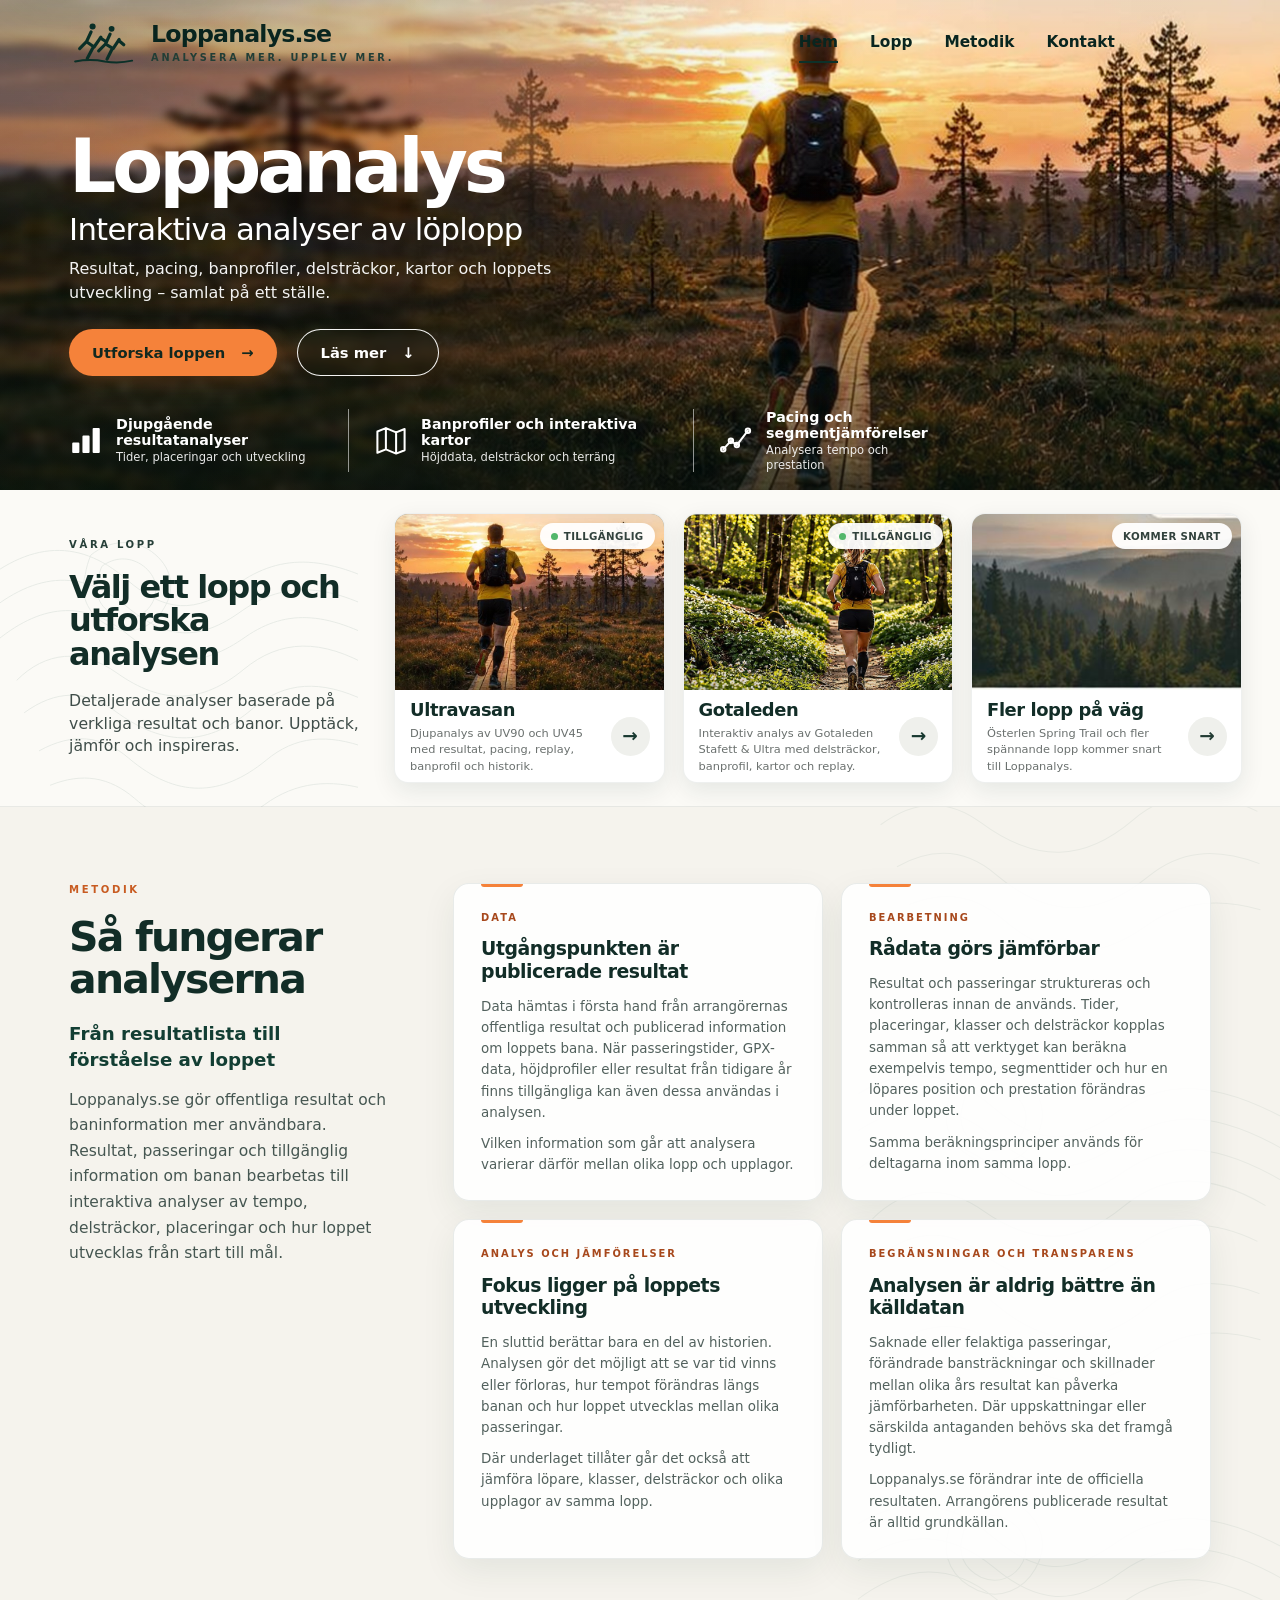
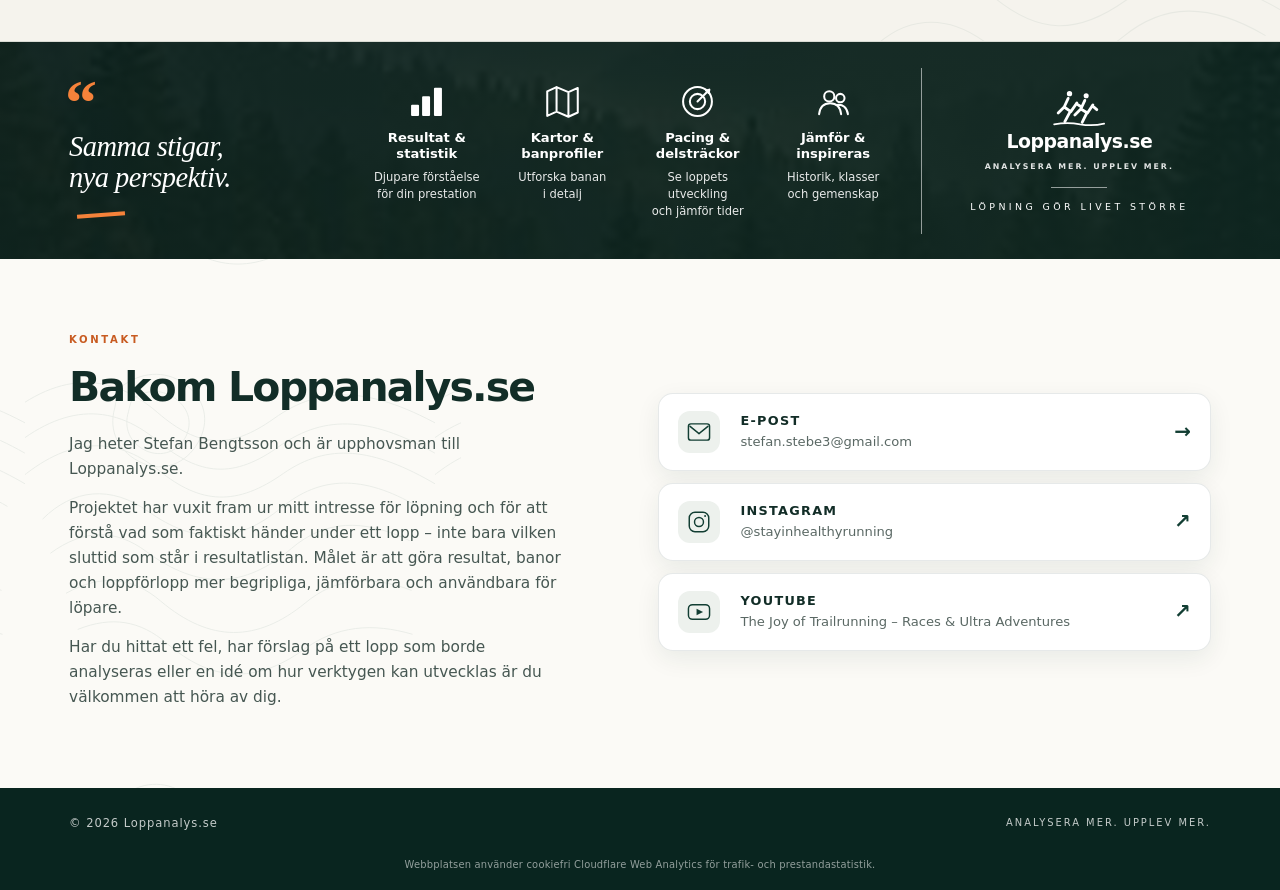
==== index.html @ 020a5aaf "Fix Gotaleden card with full-resolution sharp image" ====
<!doctype html>
<html lang="sv">
<head>
  <meta charset="utf-8">
  <meta name="viewport" content="width=device-width, initial-scale=1">
  <title>Loppanalys.se – interaktiva analyser av löplopp</title>
  <meta name="description" content="Loppanalys.se samlar interaktiva analyser av löplopp – resultat, pacing, banprofiler, delsträckor, kartor, replay och historik.">
  <meta name="theme-color" content="#0d3129">
  <link rel="canonical" href="https://www.loppanalys.se/">
  <meta property="og:type" content="website">
  <meta property="og:title" content="Loppanalys.se">
  <meta property="og:description" content="Interaktiva analyser av löplopp – resultat, pacing, banprofiler, kartor och loppets utveckling.">
  <meta property="og:url" content="https://www.loppanalys.se/">
  <meta property="og:image" content="https://www.loppanalys.se/assets/hero-approved.jpg">
  <meta name="twitter:card" content="summary_large_image">
  <meta name="twitter:title" content="Loppanalys.se">
  <meta name="twitter:description" content="Interaktiva analyser av löplopp – analysera mer, upplev mer.">
  <meta name="twitter:image" content="https://www.loppanalys.se/assets/hero-approved.jpg">
  <link rel="icon" href="/assets/brand-mark.svg" type="image/svg+xml">
  <link rel="stylesheet" href="/styles.css?v=20260930-sharp5">
</head>
<body>
  <a class="skip-link" href="#main">Hoppa till innehållet</a>

  <header class="site-header" data-header>
    <a class="brand" href="#top" aria-label="Loppanalys.se – startsida">
      <img src="/assets/brand-mark.svg" alt="" width="84" height="58">
      <span class="brand-copy">
        <strong>Loppanalys.se</strong>
        <small>Analysera mer. Upplev mer.</small>
      </span>
    </a>

    <button class="menu-toggle" type="button" aria-expanded="false" aria-controls="site-nav" data-menu-toggle>
      <span class="sr-only">Öppna meny</span>
      <span></span><span></span><span></span>
    </button>

    <nav id="site-nav" class="site-nav" aria-label="Huvudnavigering" data-nav>
      <a class="active" href="#top" aria-current="page">Hem</a>
      <a href="/lopp/">Lopp</a>
      <a href="#metodik">Metodik</a>
      <a href="#kontakt">Kontakt</a>
    </nav>
  </header>

  <main id="main">
    <section class="hero" id="top" aria-labelledby="hero-title">
      <div class="hero-media" aria-hidden="true"></div>
      <div class="hero-overlay" aria-hidden="true"></div>

      <div class="hero-inner">
        <div class="hero-copy">
          <h1 id="hero-title">Loppanalys</h1>
          <p class="hero-kicker">Interaktiva analyser av löplopp</p>
          <p class="hero-text">Resultat, pacing, banprofiler, delsträckor, kartor och loppets utveckling – samlat på ett ställe.</p>
          <div class="hero-actions">
            <a class="button button-primary" href="/lopp/">Utforska loppen <span aria-hidden="true">→</span></a>
            <a class="button button-ghost" href="#metodik">Läs mer <span aria-hidden="true">↓</span></a>
          </div>
        </div>

        <div class="hero-bottom">
          <div class="hero-features" aria-label="Vad Loppanalys erbjuder">
            <article>
              <svg viewBox="0 0 40 40" aria-hidden="true"><path d="M5 34V24h6v10H5Zm12 0V16h6v18h-6Zm12 0V7h6v27h-6Z"/></svg>
              <div><strong>Djupgående resultatanalyser</strong><span>Tider, placeringar och utveckling</span></div>
            </article>
            <article>
              <svg viewBox="0 0 40 40" aria-hidden="true"><path d="m4 10 10-4 12 5 10-4v25l-10 4-12-5-10 4V10Zm10-4v25m12-20v25"/></svg>
              <div><strong>Banprofiler och interaktiva kartor</strong><span>Höjddata, delsträckor och terräng</span></div>
            </article>
            <article>
              <svg viewBox="0 0 40 40" aria-hidden="true"><path d="m5 31 9-10 7 5 13-17"/><circle cx="5" cy="31" r="2.6"/><circle cx="14" cy="21" r="2.6"/><circle cx="21" cy="26" r="2.6"/><circle cx="34" cy="9" r="2.6"/></svg>
              <div><strong>Pacing och segmentjämförelser</strong><span>Analysera tempo och prestation</span></div>
            </article>
          </div>
        </div>
      </div>
    </section>

    <section class="race-section" id="lopp" aria-labelledby="race-title">
      <div class="contour-panel" aria-hidden="true"></div>
      <div class="section-shell race-layout">
        <div class="race-intro">
          <p class="eyebrow">Våra lopp</p>
          <h2 id="race-title">Välj ett lopp och utforska analysen</h2>
          <p>Detaljerade analyser baserade på verkliga resultat och banor. Upptäck, jämför och inspireras.</p>
        </div>
        <div class="race-grid" data-race-grid data-limit="3" aria-live="polite"></div>
      </div>
    </section>

    <section class="method-section" id="metodik" aria-labelledby="method-title">
      <div class="method-contour" aria-hidden="true"></div>
      <div class="section-shell method-layout">
        <div class="method-intro">
          <p class="eyebrow">Metodik</p>
          <h2 id="method-title">Så fungerar analyserna</h2>
          <p class="method-lead">Från resultatlista till förståelse av loppet</p>
          <p>Loppanalys.se gör offentliga resultat och baninformation mer användbara. Resultat, passeringar och tillgänglig information om banan bearbetas till interaktiva analyser av tempo, delsträckor, placeringar och hur loppet utvecklas från start till mål.</p>
        </div>

        <div class="method-grid">
          <article class="method-card">
            <p class="method-label">Data</p>
            <h3>Utgångspunkten är publicerade resultat</h3>
            <p>Data hämtas i första hand från arrangörernas offentliga resultat och publicerad information om loppets bana. När passeringstider, GPX-data, höjdprofiler eller resultat från tidigare år finns tillgängliga kan även dessa användas i analysen.</p>
            <p>Vilken information som går att analysera varierar därför mellan olika lopp och upplagor.</p>
          </article>

          <article class="method-card">
            <p class="method-label">Bearbetning</p>
            <h3>Rådata görs jämförbar</h3>
            <p>Resultat och passeringar struktureras och kontrolleras innan de används. Tider, placeringar, klasser och delsträckor kopplas samman så att verktyget kan beräkna exempelvis tempo, segmenttider och hur en löpares position och prestation förändras under loppet.</p>
            <p>Samma beräkningsprinciper används för deltagarna inom samma lopp.</p>
          </article>

          <article class="method-card">
            <p class="method-label">Analys och jämförelser</p>
            <h3>Fokus ligger på loppets utveckling</h3>
            <p>En sluttid berättar bara en del av historien. Analysen gör det möjligt att se var tid vinns eller förloras, hur tempot förändras längs banan och hur loppet utvecklas mellan olika passeringar.</p>
            <p>Där underlaget tillåter går det också att jämföra löpare, klasser, delsträckor och olika upplagor av samma lopp.</p>
          </article>

          <article class="method-card">
            <p class="method-label">Begränsningar och transparens</p>
            <h3>Analysen är aldrig bättre än källdatan</h3>
            <p>Saknade eller felaktiga passeringar, förändrade bansträckningar och skillnader mellan olika års resultat kan påverka jämförbarheten. Där uppskattningar eller särskilda antaganden behövs ska det framgå tydligt.</p>
            <p>Loppanalys.se förändrar inte de officiella resultaten. Arrangörens publicerade resultat är alltid grundkällan.</p>
          </article>
        </div>
      </div>
    </section>

    <section class="insight-band" aria-label="Analysområden">
      <div class="insight-bg" aria-hidden="true"></div>
      <div class="section-shell insight-layout">
        <blockquote class="insight-quote">
          <span aria-hidden="true">“</span>
          <p>Samma stigar,<br>nya perspektiv.</p>
          <i aria-hidden="true"></i>
        </blockquote>

        <div class="insight-features">
          <article>
            <svg viewBox="0 0 46 46" aria-hidden="true"><path d="M6 39V28h7v11H6Zm13 0V18h7v21h-7Zm14 0V8h7v31h-7Z"/></svg>
            <strong>Resultat &amp; statistik</strong>
            <p>Djupare förståelse<br>för din prestation</p>
          </article>
          <article>
            <svg viewBox="0 0 46 46" aria-hidden="true"><path d="m5 11 11-5 14 6 11-5v29l-11 5-14-6-11 5V11Zm11-5v29m14-23v29"/></svg>
            <strong>Kartor &amp; banprofiler</strong>
            <p>Utforska banan<br>i detalj</p>
          </article>
          <article>
            <svg viewBox="0 0 46 46" aria-hidden="true"><circle cx="23" cy="23" r="17"/><circle cx="23" cy="23" r="9"/><path d="M23 23 36 10"/><path d="m33 10 4-1-1 4"/></svg>
            <strong>Pacing &amp; delsträckor</strong>
            <p>Se loppets utveckling<br>och jämför tider</p>
          </article>
          <article>
            <svg viewBox="0 0 46 46" aria-hidden="true"><circle cx="18" cy="17" r="6"/><circle cx="31" cy="19" r="5"/><path d="M6 38c1-9 6-13 13-13s12 4 13 13M27 27c7-1 12 3 13 11"/></svg>
            <strong>Jämför &amp; inspireras</strong>
            <p>Historik, klasser<br>och gemenskap</p>
          </article>
        </div>

        <div class="insight-brand">
          <img src="/assets/brand-mark-light.svg" alt="" width="92" height="56">
          <strong>Loppanalys.se</strong>
          <small>Analysera mer. Upplev mer.</small>
          <div class="brand-rule"></div>
          <p>Löpning gör livet större</p>
        </div>
      </div>
    </section>

    <section class="contact-section" id="kontakt" aria-labelledby="contact-title">
      <div class="contact-contour" aria-hidden="true"></div>
      <div class="section-shell contact-layout">
        <div class="contact-copy">
          <p class="eyebrow">Kontakt</p>
          <h2 id="contact-title">Bakom Loppanalys.se</h2>
          <p>Jag heter Stefan Bengtsson och är upphovsman till Loppanalys.se.</p>
          <p>Projektet har vuxit fram ur mitt intresse för löpning och för att förstå vad som faktiskt händer under ett lopp – inte bara vilken sluttid som står i resultatlistan. Målet är att göra resultat, banor och loppförlopp mer begripliga, jämförbara och användbara för löpare.</p>
          <p>Har du hittat ett fel, har förslag på ett lopp som borde analyseras eller en idé om hur verktygen kan utvecklas är du välkommen att höra av dig.</p>
        </div>

        <div class="contact-options" aria-label="Kontaktvägar">
          <a class="contact-card" href="mailto:stefan.stebe3@gmail.com">
            <svg viewBox="0 0 32 32" aria-hidden="true"><rect x="3" y="6" width="26" height="20" rx="3"/><path d="m5 9 11 9L27 9"/></svg>
            <span><strong>E-post</strong><small>stefan.stebe3@gmail.com</small></span>
            <span class="contact-arrow" aria-hidden="true">→</span>
          </a>
          <a class="contact-card" href="https://www.instagram.com/stayinhealthyrunning/" target="_blank" rel="noopener noreferrer">
            <svg viewBox="0 0 32 32" aria-hidden="true"><rect x="4" y="4" width="24" height="24" rx="7"/><circle cx="16" cy="16" r="5.5"/><circle class="icon-dot" cx="23.5" cy="8.5" r="1.2"/></svg>
            <span><strong>Instagram</strong><small>@stayinhealthyrunning</small></span>
            <span class="contact-arrow" aria-hidden="true">↗</span>
          </a>
          <a class="contact-card" href="https://www.youtube.com/watch?v=Wg5fxCEyAdU&amp;list=PLuI3oCc13p7emHXZeI3Dum0tSQpSmesyL&amp;pp=0gcJCf8COCosWNinsAgC" target="_blank" rel="noopener noreferrer">
            <svg viewBox="0 0 32 32" aria-hidden="true"><rect x="3" y="7" width="26" height="18" rx="5"/><path class="icon-fill" d="m13 12 8 4-8 4v-8Z"/></svg>
            <span><strong>YouTube</strong><small>The Joy of Trailrunning – Races &amp; Ultra Adventures</small></span>
            <span class="contact-arrow" aria-hidden="true">↗</span>
          </a>
        </div>
      </div>
    </section>
  </main>

  <footer class="site-footer">
    <div class="section-shell footer-inner">
      <span>© 2026 Loppanalys.se</span>
      <span>Analysera mer. Upplev mer.</span>
    </div>
    <div class="section-shell footer-analytics">Webbplatsen använder cookiefri Cloudflare Web Analytics för trafik- och prestandastatistik.</div>
  </footer>

  <script type="module" src="/script.js?v=20260930-sharp5"></script>
  <!-- deployment-marker: race-catalog-methodology-contact-2026-09-23 -->
  <!-- Cloudflare Web Analytics: production hostname only -->
  <script>
    if (window.location.hostname === 'www.loppanalys.se') {
      const cloudflareAnalytics = document.createElement('script');
      cloudflareAnalytics.type = 'module';
      cloudflareAnalytics.src = 'https://static.cloudflareinsights.com/beacon.min.js';
      cloudflareAnalytics.dataset.cfBeacon = '{"token":"5cb546838de64a1788ce6610d6cba5e0"}';
      document.body.appendChild(cloudflareAnalytics);
    }
  </script>
  <!-- End Cloudflare Web Analytics -->
</body>
</html>
---- styles.css ----
:root{
  --pine-950:#09251f;
  --pine-900:#0d3129;
  --pine-800:#123e33;
  --pine-700:#1a5545;
  --paper:#fbfaf6;
  --white:#fff;
  --ink:#122d27;
  --muted:#5d6d68;
  --orange:#f5823a;
  --line:rgba(16,41,35,.12);
  --shadow:0 18px 48px rgba(13,49,41,.13);
  --max:1536px;
}
*{box-sizing:border-box}
html{scroll-behavior:smooth}
body{
  margin:0;
  background:var(--paper);
  color:var(--ink);
  font-family:Inter,ui-sans-serif,system-ui,-apple-system,BlinkMacSystemFont,"Segoe UI",sans-serif;
  line-height:1.45;
  text-rendering:optimizeLegibility;
}
img{display:block;max-width:100%}
a{color:inherit}
button{font:inherit}
.sr-only{position:absolute;width:1px;height:1px;padding:0;margin:-1px;overflow:hidden;clip:rect(0,0,0,0);white-space:nowrap;border:0}
.skip-link{
  position:fixed;left:16px;top:10px;z-index:1000;transform:translateY(-160%);
  background:#fff;color:var(--pine-950);padding:10px 14px;border-radius:10px;font-weight:800;box-shadow:var(--shadow)
}
.skip-link:focus{transform:translateY(0)}

.site-header{
  position:absolute;inset:0 0 auto;z-index:30;
  width:min(100%,var(--max));margin-inline:auto;
  display:flex;align-items:center;justify-content:space-between;gap:28px;
  padding:18px clamp(28px,5.4vw,84px) 14px;
  color:var(--pine-950)
}
.brand{display:flex;align-items:center;gap:12px;text-decoration:none;min-width:max-content}
.brand img{width:70px;height:52px;object-fit:contain}
.brand-copy{display:grid;gap:4px}
.brand-copy strong{font-size:clamp(1.2rem,1.85vw,1.78rem);line-height:.98;font-weight:850;letter-spacing:-.035em}
.brand-copy small{text-transform:uppercase;font-size:.61rem;letter-spacing:.28em;font-weight:720;color:#223e36}
.site-nav{display:flex;align-items:center;gap:clamp(23px,2.5vw,39px);font-size:.96rem;font-weight:600;margin-right:96px}
.site-nav a{text-decoration:none;padding:10px 0 14px;position:relative}
.site-nav a:after{content:"";position:absolute;left:0;right:100%;bottom:4px;height:2px;background:var(--pine-900);transition:right .18s ease}
.site-nav a:hover:after,.site-nav a:focus-visible:after,.site-nav a.active:after{right:0}
.menu-toggle{
  display:none;border:1px solid rgba(11,48,40,.25);background:rgba(255,255,255,.72);
  width:44px;height:44px;border-radius:50%;padding:11px;backdrop-filter:blur(8px)
}
.menu-toggle span:not(.sr-only){display:block;height:2px;background:var(--pine-950);margin:5px 0;border-radius:2px}

.hero{
  position:relative;height:490px;min-height:490px;color:#fff;overflow:hidden;background:#34423a
}
.hero-media{
  position:absolute;inset:0;
  background-image:url('assets/hero-approved.jpg');
  background-size:cover;
  background-position:center 16%;
  transform:scale(1.002)
}
.hero-overlay{
  position:absolute;inset:0;
  background:
    linear-gradient(90deg,rgba(5,24,20,.18) 0%,rgba(5,24,20,.10) 34%,rgba(5,24,20,.01) 62%,rgba(5,24,20,0) 100%),
    linear-gradient(180deg,rgba(255,255,255,.02) 0%,rgba(255,255,255,0) 17%,rgba(3,19,16,.06) 30%,rgba(3,19,16,.17) 56%,rgba(3,19,16,.56) 100%)
}
.hero-inner{
  position:relative;z-index:2;height:100%;
  max-width:var(--max);margin:auto;
  padding:134px clamp(28px,5.4vw,84px) 16px;
  display:flex;flex-direction:column
}
.hero-copy{width:min(545px,48%)}
.hero h1{
  font-size:clamp(4.2rem,5.8vw,5.75rem);line-height:.9;letter-spacing:-.055em;
  margin:0 0 12px;font-weight:900
}
.hero-kicker{
  font-size:clamp(1.65rem,2.4vw,2.25rem);line-height:1.08;margin:0 0 11px;
  letter-spacing:-.025em;font-weight:450
}
.hero-text{
  font-size:clamp(1rem,1.25vw,1.18rem);line-height:1.5;max-width:520px;margin:0;color:rgba(255,255,255,.95)
}
.hero-actions{display:flex;gap:20px;flex-wrap:wrap;margin-top:24px}
.button{
  display:inline-flex;align-items:center;justify-content:center;gap:16px;min-width:198px;
  padding:12px 23px;border-radius:999px;text-decoration:none;font-weight:820;font-size:.92rem;
  transition:transform .18s ease,box-shadow .18s ease,background .18s ease
}
.button:hover,.button:focus-visible{transform:translateY(-2px)}
.button-primary{background:var(--orange);color:#12281f;box-shadow:0 8px 22px rgba(255,132,49,.22)}
.button-primary:hover,.button-primary:focus-visible{background:#ff9554;box-shadow:0 12px 28px rgba(255,132,49,.3)}
.button-ghost{min-width:142px;border:1.5px solid rgba(255,255,255,.95);color:#fff;background:rgba(5,25,20,.14);backdrop-filter:blur(5px)}

.hero-bottom{
  margin-top:auto;display:flex;align-items:flex-end;justify-content:space-between;gap:32px
}
.hero-features{
  width:min(930px,72%);display:grid;grid-template-columns:280px 345px minmax(0,1fr);
  padding-bottom:2px
}
.hero-features article{display:flex;align-items:center;gap:13px;padding:0 25px;border-right:1px solid rgba(255,255,255,.55)}
.hero-features article:first-child{padding-left:0}
.hero-features article:last-child{border-right:0}
.hero-features svg{width:34px;height:34px;flex:0 0 auto;fill:#fff;stroke:#fff;stroke-width:2.4;stroke-linecap:round;stroke-linejoin:round}
.hero-features article:nth-child(2) svg,.hero-features article:nth-child(3) svg{fill:none}
.hero-features div{display:grid;gap:2px}
.hero-features strong{font-size:.89rem;line-height:1.15}
.hero-features span{font-size:.72rem;line-height:1.25;color:rgba(255,255,255,.9)}
.hero-signature{
  margin:0 2px 8px 0;white-space:nowrap;text-transform:uppercase;
  letter-spacing:.28em;font-size:.63rem;font-weight:760;color:rgba(255,255,255,.95)
}
.hero-signature span{padding:0 .45em;color:rgba(255,255,255,.68)}

.section-shell{max-width:var(--max);margin:auto;padding-inline:clamp(28px,5.4vw,84px)}
.race-layout.section-shell{max-width:var(--max)}

.race-section{
  position:relative;background:var(--paper);overflow:hidden;box-shadow:inset 0 -1px rgba(16,41,35,.08)
}
.contour-panel{
  position:absolute;inset:0 72% 0 0;background-image:url('assets/topography.svg');
  background-size:390px 390px;opacity:.19;pointer-events:none
}
.race-layout{
  position:relative;height:317px;
  display:grid;grid-template-columns:minmax(270px,290px) minmax(0,1fr);
  gap:35px;align-items:center;
  padding-top:21px;padding-bottom:23px;
  padding-left:clamp(28px,5.4vw,84px);padding-right:clamp(28px,3vw,46px)
}
.race-intro{align-self:center}
.eyebrow{
  margin:0 0 18px;text-transform:uppercase;letter-spacing:.26em;
  font-size:.63rem;font-weight:850;color:#263f38
}
.race-intro h2{
  font-size:clamp(2rem,2.35vw,2.25rem);line-height:1.06;letter-spacing:-.045em;
  margin:0 0 18px;max-width:310px
}
.race-intro>p:last-child{color:#3f4d49;font-size:.98rem;line-height:1.42;max-width:310px;margin:0}

.race-grid{display:grid;grid-template-columns:repeat(3,minmax(0,1fr));gap:18px}
.race-card{
  height:270px;background:#fff;border-radius:14px;overflow:hidden;
  box-shadow:0 8px 24px rgba(13,49,41,.09);min-width:0;position:relative;
  border:1px solid rgba(18,45,39,.07);
  transition:transform .2s ease,box-shadow .2s ease
}
.race-card-hit{display:block;color:inherit;text-decoration:none;height:100%}
.race-card.available:hover,.race-card.available:focus-within{transform:translateY(-4px);box-shadow:0 16px 34px rgba(8,31,26,.16)}
.race-card-media{height:176px;background:#899a92;position:relative;overflow:hidden}
.race-card-media img{width:100%;height:100%;object-fit:cover;transition:transform .55s ease}
.race-card.available:hover .race-card-media img,.race-card.available:focus-within .race-card-media img{transform:scale(1.035)}
.race-card-media:after{
  content:"";position:absolute;inset:0;
  background:linear-gradient(0deg,rgba(7,31,25,.12),transparent 50%)
}
.status-pill{
  position:absolute;z-index:2;right:9px;top:9px;background:rgba(255,255,255,.94);
  border-radius:999px;padding:6px 11px;font-size:.64rem;font-weight:850;letter-spacing:.035em;text-transform:uppercase;
  color:#32423d;box-shadow:0 3px 10px rgba(0,0,0,.08)
}
.status-pill.available:before{content:"";display:inline-block;width:7px;height:7px;margin-right:6px;background:#53b76b;border-radius:50%}
.race-card-body{
  min-height:94px;display:grid;grid-template-columns:1fr auto;gap:14px;
  padding:10px 14px 12px 15px;align-items:center
}
.race-card-body h3{font-size:1.12rem;line-height:1.08;margin:0 0 6px;letter-spacing:-.025em}
.race-card-body p{margin:0;color:#6a706e;font-size:.71rem;line-height:1.45}
.race-card-action{
  width:39px;height:39px;border-radius:50%;background:#eff0ec;display:grid;place-items:center;
  font-size:1.16rem;font-weight:760;color:#17382f;
  transition:background .18s ease,transform .18s ease
}
.race-card.available:hover .race-card-action,.race-card.available:focus-within .race-card-action{background:var(--orange);transform:translateX(2px)}
.race-card.coming .race-card-media img{filter:none;transform:none}
.race-card.coming .race-card-media:after{background:transparent}
.race-card.coming .race-card-action{color:#223b33}

.insight-band{
  position:relative;height:217px;min-height:217px;color:#fff;background:#0d3129;overflow:hidden
}
.insight-bg{
  position:absolute;inset:0;
  background:
    linear-gradient(90deg,rgba(7,34,28,.84),rgba(7,38,31,.90)),
    url('assets/insight-approved.jpg') center center/cover no-repeat;
  filter:saturate(.78)
}
.insight-layout{
  position:relative;z-index:1;height:217px;min-height:217px;
  display:grid;grid-template-columns:270px minmax(0,1fr) 290px;
  align-items:center;gap:20px;
  padding-top:20px;padding-bottom:20px
}
.insight-quote{margin:0;padding:0 22px 0 0;align-self:center;position:relative}
.insight-quote>span{
  display:block;color:var(--orange);font-family:Georgia,serif;
  font-size:4rem;line-height:.6;font-weight:800;margin:0 0 10px -4px
}
.insight-quote p{
  margin:0;color:#fff;font-family:Georgia,"Times New Roman",serif;
  font-style:italic;font-size:1.78rem;line-height:1.08;letter-spacing:-.02em
}
.insight-quote i{display:block;width:48px;height:4px;background:var(--orange);margin:20px 0 0 8px;transform:rotate(-4deg)}

.insight-features{
  display:grid;grid-template-columns:repeat(4,minmax(0,1fr));align-items:start
}
.insight-features article{text-align:center;padding:0 10px}
.insight-features svg{
  display:block;margin:0 auto 9px;width:39px;height:39px;
  fill:#fff;stroke:#fff;stroke-width:2.4;stroke-linecap:round;stroke-linejoin:round
}
.insight-features article:nth-child(2) svg,
.insight-features article:nth-child(3) svg,
.insight-features article:nth-child(4) svg{fill:none}
.insight-features strong{display:block;font-size:.82rem;line-height:1.2;margin-bottom:8px}
.insight-features p{margin:0;color:rgba(255,255,255,.9);font-size:.72rem;line-height:1.45}

.insight-brand{
  min-height:166px;border-left:1px solid rgba(255,255,255,.55);
  display:flex;flex-direction:column;align-items:center;justify-content:center;text-align:center;padding-left:26px
}
.insight-brand img{width:65px;height:44px;margin-bottom:1px}
.insight-brand strong{font-size:1.18rem;line-height:1;font-weight:850;letter-spacing:-.025em}
.insight-brand small{text-transform:uppercase;letter-spacing:.25em;font-size:.49rem;margin-top:10px;font-weight:750;color:rgba(255,255,255,.88)}
.brand-rule{width:56px;height:1px;background:rgba(255,255,255,.55);margin:15px 0 12px}
.insight-brand p{
  margin:0;text-transform:uppercase;letter-spacing:.36em;font-size:.59rem;white-space:nowrap;color:#fff
}

@media (max-width:1120px){
  .site-header{padding-inline:28px}
  .site-nav{margin-right:0}
  .hero-inner,.section-shell{padding-inline:28px}
  .hero-copy{width:58%}
  .hero-signature{display:none}
  .hero-features{width:100%;grid-template-columns:repeat(3,minmax(0,1fr))}
  .race-layout{grid-template-columns:250px minmax(0,1fr);gap:24px}
  .race-card{height:262px}.race-card-media{height:168px}
  .insight-layout{grid-template-columns:210px 1fr 230px}
  .insight-quote p{font-size:1.48rem}
  .insight-features article{padding-inline:5px}
}
@media (max-width:900px){
  .site-nav{gap:18px;font-size:.9rem}
  .insight-band{height:auto;min-height:0}
  .insight-layout{height:auto;min-height:0}
  .hero{height:570px;min-height:570px}
  .hero-inner{padding-top:126px}
  .hero-copy{width:68%}
  .hero-features strong{font-size:.8rem}.hero-features span{font-size:.66rem}
  .race-layout{height:auto;grid-template-columns:1fr;gap:22px;padding-top:34px;padding-bottom:36px}
  .race-intro{display:grid;grid-template-columns:1fr 1fr;column-gap:30px}
  .race-intro .eyebrow{grid-column:1/-1;margin-bottom:8px}
  .race-intro h2{max-width:460px;margin-bottom:0}
  .race-grid{width:100%}
  .insight-layout{grid-template-columns:1fr;gap:28px;padding-top:38px;padding-bottom:38px}
  .insight-quote{text-align:center;padding:0}
  .insight-quote>span{margin-left:0}
  .insight-quote i{margin-inline:auto}
  .insight-brand{border-left:0;border-top:1px solid rgba(255,255,255,.4);padding:28px 0 0;min-height:0}
}
@media (max-width:720px){
  .site-header{padding:14px 18px}
  .brand img{width:64px;height:46px}.brand-copy strong{font-size:1.05rem}.brand-copy small{font-size:.46rem;letter-spacing:.2em}
  .menu-toggle{display:block;z-index:32}
  .site-nav{
    position:absolute;right:18px;top:70px;display:none;min-width:190px;padding:10px;border-radius:14px;
    background:rgba(250,249,245,.97);box-shadow:var(--shadow);color:var(--pine-950);
    flex-direction:column;align-items:stretch;gap:0
  }
  .site-nav.open{display:flex}
  .site-nav a{padding:9px 11px}.site-nav a:after{display:none}
  .hero{height:710px;min-height:710px}
  .hero-media{background-position:62% center}
  .hero-overlay{
    background:
      linear-gradient(180deg,rgba(255,255,255,.08) 0%,rgba(6,28,23,.10) 17%,rgba(5,27,22,.55) 42%,rgba(3,20,16,.82) 100%),
      linear-gradient(90deg,rgba(4,24,19,.5),rgba(4,24,19,.08))
  }
  .hero-inner{padding:125px 20px 17px}
  .hero-copy{width:100%;max-width:560px}
  .hero h1{font-size:clamp(3.7rem,16vw,5rem)}
  .hero-kicker{font-size:1.48rem}
  .hero-text{font-size:.98rem;max-width:500px}
  .hero-actions{gap:10px}.button{min-width:0;padding:11px 16px;font-size:.86rem}
  .hero-bottom{display:block}
  .hero-features{grid-template-columns:1fr;padding-top:10px}
  .hero-features article{padding:10px 0;border-right:0;border-top:1px solid rgba(255,255,255,.28)}
  .hero-features svg{width:29px;height:29px}
  .section-shell{padding-inline:20px}
  .race-intro{display:block}.race-intro h2{margin-bottom:12px}
  .race-grid{grid-template-columns:1fr}
  .race-card{height:auto}.race-card-media{height:auto;aspect-ratio:2/1}.race-card-body{min-height:94px}
  .insight-features{grid-template-columns:repeat(2,1fr);row-gap:34px}
}
@media (max-width:430px){
  .brand-copy small{display:none}
  .hero{height:825px;min-height:825px}
  .hero-inner{padding-top:117px}
  .hero h1{font-size:3.7rem}
  .hero-kicker{font-size:1.35rem}
  .hero-actions .button{flex:1 1 100%}
  .race-intro h2{font-size:2rem}
  .insight-features{grid-template-columns:1fr}
  .insight-brand p{letter-spacing:.25em;font-size:.53rem}
}
@media (prefers-reduced-motion:reduce){
  html{scroll-behavior:auto}
  *,*:before,*:after{transition:none!important;animation:none!important}
}

/* Shared focus, methodology, contact and race catalogue */
:where(a,button):focus-visible{outline:3px solid var(--orange);outline-offset:4px}
#metodik,#kontakt{scroll-margin-top:24px}

.method-section{
  position:relative;overflow:hidden;background:#f5f3ed;
  border-bottom:1px solid var(--line)
}
.method-contour{
  position:absolute;inset:0 0 0 67%;background:url('/assets/topography.svg') center/430px 430px;
  opacity:.13;pointer-events:none
}
.method-layout{
  position:relative;display:grid;grid-template-columns:minmax(250px,320px) minmax(0,1fr);
  gap:clamp(42px,5vw,78px);padding-top:76px;padding-bottom:82px
}
.method-intro{align-self:start;position:sticky;top:32px}
.method-intro .eyebrow,.contact-copy .eyebrow,.catalog-heading .eyebrow{color:#c85b21}
.method-intro h2,.contact-copy h2,.catalog-heading h2{
  margin:0;letter-spacing:-.045em;line-height:1.04;font-size:clamp(2.25rem,3.2vw,3.35rem)
}
.method-lead{margin:20px 0 14px;font-size:1.14rem;font-weight:760;color:var(--pine-800)}
.method-intro>p:last-child{margin:0;color:#455651;line-height:1.65;font-size:.97rem}
.method-grid{display:grid;grid-template-columns:repeat(2,minmax(0,1fr));gap:18px}
.method-card{
  position:relative;min-width:0;padding:27px 27px 25px;background:rgba(255,255,255,.88);
  border:1px solid rgba(18,45,39,.09);border-radius:16px;box-shadow:0 12px 34px rgba(13,49,41,.075)
}
.method-card:before{
  content:"";position:absolute;left:27px;top:0;width:42px;height:3px;background:var(--orange);border-radius:0 0 4px 4px
}
.method-label{
  margin:0 0 12px;text-transform:uppercase;letter-spacing:.2em;font-size:.62rem;
  font-weight:850;color:#a7481c
}
.method-card h3{margin:0 0 13px;font-size:1.18rem;line-height:1.2;letter-spacing:-.025em}
.method-card p:not(.method-label){margin:0;color:#52615d;font-size:.84rem;line-height:1.58}
.method-card p+p{margin-top:10px!important}

.contact-section{position:relative;overflow:hidden;background:var(--paper)}
.contact-contour{
  position:absolute;inset:0 64% 0 0;background:url('/assets/topography.svg') center/410px 410px;
  opacity:.16;pointer-events:none
}
.contact-layout{
  position:relative;display:grid;grid-template-columns:minmax(0,.95fr) minmax(360px,1.05fr);
  gap:clamp(48px,7vw,104px);align-items:center;padding-top:74px;padding-bottom:78px
}
.contact-copy h2{margin-bottom:24px}
.contact-copy>p:not(.eyebrow){max-width:660px;margin:0;color:#465752;font-size:.96rem;line-height:1.64}
.contact-copy>p+p{margin-top:13px!important}
.contact-options{display:grid;gap:12px}
.contact-card{
  display:grid;grid-template-columns:46px minmax(0,1fr) auto;align-items:center;gap:16px;
  min-width:0;padding:17px 19px;text-decoration:none;background:#fff;border:1px solid rgba(18,45,39,.1);
  border-radius:15px;box-shadow:0 8px 24px rgba(13,49,41,.075);
  transition:transform .18s ease,border-color .18s ease,box-shadow .18s ease
}
.contact-card:hover,.contact-card:focus-visible{
  transform:translateY(-2px);border-color:rgba(245,130,58,.7);box-shadow:0 13px 28px rgba(13,49,41,.12)
}
.contact-card svg{
  width:42px;height:42px;padding:8px;border-radius:12px;background:#edf1ed;
  fill:none;stroke:var(--pine-800);stroke-width:1.8;stroke-linecap:round;stroke-linejoin:round
}
.contact-card .icon-dot,.contact-card .icon-fill{fill:var(--pine-800);stroke:none}
.contact-card>span:nth-child(2){display:grid;min-width:0;gap:3px}
.contact-card strong{font-size:.8rem;text-transform:uppercase;letter-spacing:.1em}
.contact-card small{min-width:0;color:#5a6864;font-size:.82rem;line-height:1.35;overflow-wrap:anywhere}
.contact-arrow{font-size:1.25rem;font-weight:750;color:var(--pine-800)}

.site-footer{background:var(--pine-950);color:rgba(255,255,255,.76)}
.footer-inner{
  min-height:70px;display:flex;align-items:center;justify-content:space-between;gap:22px;
  font-size:.72rem;letter-spacing:.08em
}
.footer-inner span:last-child{text-transform:uppercase;letter-spacing:.2em;font-size:.62rem}

.catalog-page{background:#f5f3ed}
.catalog-page .site-header{color:#fff}
.catalog-page .brand-copy small{color:rgba(255,255,255,.82)}
.catalog-page .site-nav a:after{background:var(--orange)}
.catalog-page .menu-toggle{border-color:rgba(255,255,255,.46);background:rgba(6,31,25,.32)}
.catalog-page .menu-toggle span:not(.sr-only){background:#fff}
.catalog-hero{
  position:relative;height:385px;min-height:385px;color:#fff;overflow:hidden;background:var(--pine-900)
}
.catalog-hero-media{
  position:absolute;inset:0;background:url('/assets/hero-approved.jpg') center 16%/cover no-repeat;
  transform:scale(1.002)
}
.catalog-hero-overlay{
  position:absolute;inset:0;background:
    linear-gradient(90deg,rgba(5,30,24,.86) 0%,rgba(7,38,31,.62) 45%,rgba(7,38,31,.18) 76%,rgba(7,38,31,.28) 100%),
    linear-gradient(180deg,rgba(5,28,23,.35),rgba(5,28,23,.58))
}
.catalog-hero-inner{
  position:relative;z-index:1;height:100%;display:flex;flex-direction:column;justify-content:flex-end;
  padding-top:124px;padding-bottom:54px
}
.catalog-hero .eyebrow{color:#ffd0b0;margin-bottom:13px}
.catalog-hero h1{
  margin:0 0 13px;font-size:clamp(3.35rem,5.5vw,5rem);line-height:.92;letter-spacing:-.055em
}
.catalog-hero .catalog-lead{margin:0 0 8px;max-width:710px;font-size:clamp(1.1rem,1.6vw,1.45rem);line-height:1.35}
.catalog-hero .catalog-note{margin:0;max-width:650px;color:rgba(255,255,255,.82);font-size:.94rem}
.catalog-section{position:relative;overflow:hidden;background:#f5f3ed}
.catalog-section:before{
  content:"";position:absolute;inset:0 72% 0 0;background:url('/assets/topography.svg') center/430px 430px;
  opacity:.15
}
.catalog-shell{position:relative;max-width:1320px;padding-top:64px;padding-bottom:72px}
.catalog-heading{display:grid;grid-template-columns:minmax(250px,.7fr) minmax(320px,1fr);gap:50px;align-items:end;margin-bottom:34px}
.catalog-heading .eyebrow{grid-column:1/-1;margin-bottom:-30px}
.catalog-heading h2{font-size:clamp(2.1rem,3vw,3rem)}
.catalog-heading>p:last-child{margin:0;color:#52615d;line-height:1.6;max-width:570px}
.catalog-grid{grid-template-columns:repeat(3,minmax(0,1fr));gap:24px}
.catalog-grid .race-card{height:310px}
.catalog-grid .race-card-media{height:190px}
.catalog-grid .race-card-body{min-height:120px;padding:14px 18px 15px}
.catalog-grid .race-card-body h3{font-size:1.22rem}
.catalog-grid .race-card-body p{font-size:.82rem}
.catalog-grid .race-card.coming{opacity:.82}
.catalog-endnote{
  display:flex;align-items:center;justify-content:space-between;gap:24px;margin-top:34px;
  padding:22px 25px;border:1px solid rgba(18,45,39,.1);border-radius:15px;background:rgba(255,255,255,.72)
}
.catalog-endnote p{margin:0;color:#455651}
.catalog-endnote a{font-weight:800;color:var(--pine-800);text-underline-offset:4px}

@media (max-width:1050px){
  .method-layout{grid-template-columns:1fr;gap:35px}
  .method-intro{position:static;max-width:760px}
  .contact-layout{grid-template-columns:1fr;gap:38px}
  .contact-copy{max-width:800px}
  .contact-options{grid-template-columns:repeat(3,minmax(0,1fr))}
  .contact-card{grid-template-columns:40px minmax(0,1fr);align-content:start}
  .contact-card svg{width:38px;height:38px}
  .contact-arrow{display:none}
  .catalog-grid{grid-template-columns:repeat(2,minmax(0,1fr))}
}
@media (max-width:720px){
  #metodik,#kontakt{scroll-margin-top:0}
  .method-layout,.contact-layout{padding-top:54px;padding-bottom:58px}
  .method-grid{grid-template-columns:1fr}
  .method-card{padding:25px 22px 23px}
  .method-card:before{left:22px}
  .contact-options{grid-template-columns:1fr}
  .contact-card{grid-template-columns:42px minmax(0,1fr) auto}
  .contact-arrow{display:block}
  .footer-inner{min-height:82px;flex-direction:column;justify-content:center;text-align:center;gap:6px}
  .catalog-page .site-nav{color:var(--pine-950)}
  .catalog-page .site-nav a:after{display:none}
  .catalog-hero{height:430px;min-height:430px}
  .catalog-hero-media{background-position:64% 16%}
  .catalog-hero-overlay{background:linear-gradient(90deg,rgba(4,28,22,.86),rgba(5,31,25,.46)),linear-gradient(180deg,rgba(5,28,23,.22),rgba(5,28,23,.7))}
  .catalog-hero-inner{padding-top:115px;padding-bottom:48px}
  .catalog-hero h1{font-size:3.45rem}
  .catalog-section:before{inset:0 35% 0 0}
  .catalog-shell{padding-top:49px;padding-bottom:58px}
  .catalog-heading{display:block;margin-bottom:26px}
  .catalog-heading .eyebrow{margin-bottom:15px}
  .catalog-heading h2{margin-bottom:15px}
  .catalog-grid{grid-template-columns:1fr}
  .catalog-grid .race-card{height:auto}
  .catalog-grid .race-card-media{height:auto;aspect-ratio:2/1}
  .catalog-grid .race-card-body{min-height:108px}
  .catalog-endnote{align-items:flex-start;flex-direction:column}
}
@media (max-width:430px){
  .method-intro h2,.contact-copy h2{font-size:2.25rem}
  .method-card h3{font-size:1.08rem}
  .contact-card{padding:15px 14px;gap:12px}
  .contact-card small{font-size:.77rem}
  .catalog-hero h1{font-size:3.15rem}
  .catalog-hero .catalog-lead{font-size:1.05rem}
}
.footer-analytics{
  padding-top:0;
  padding-bottom:18px;
  text-align:center;
  font-size:.62rem;
  line-height:1.4;
  color:rgba(255,255,255,.56);
  letter-spacing:.02em;
}
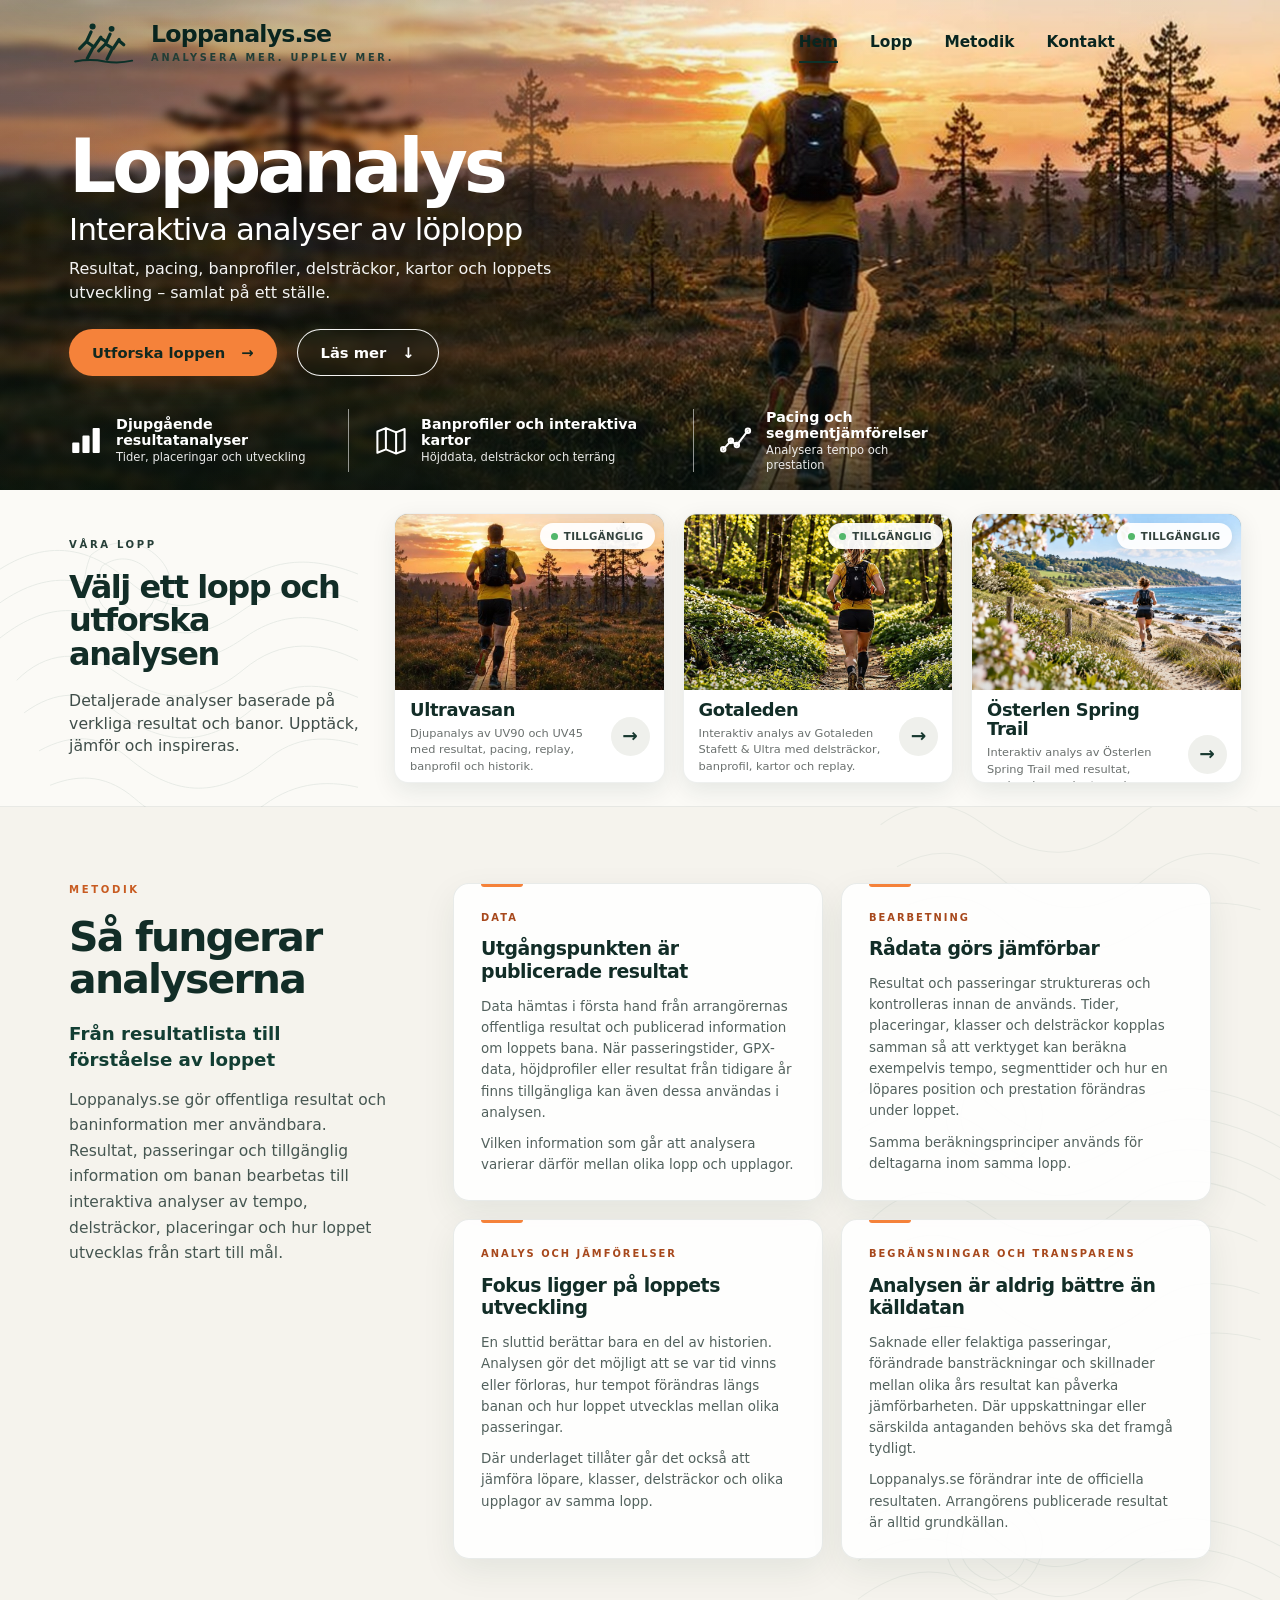
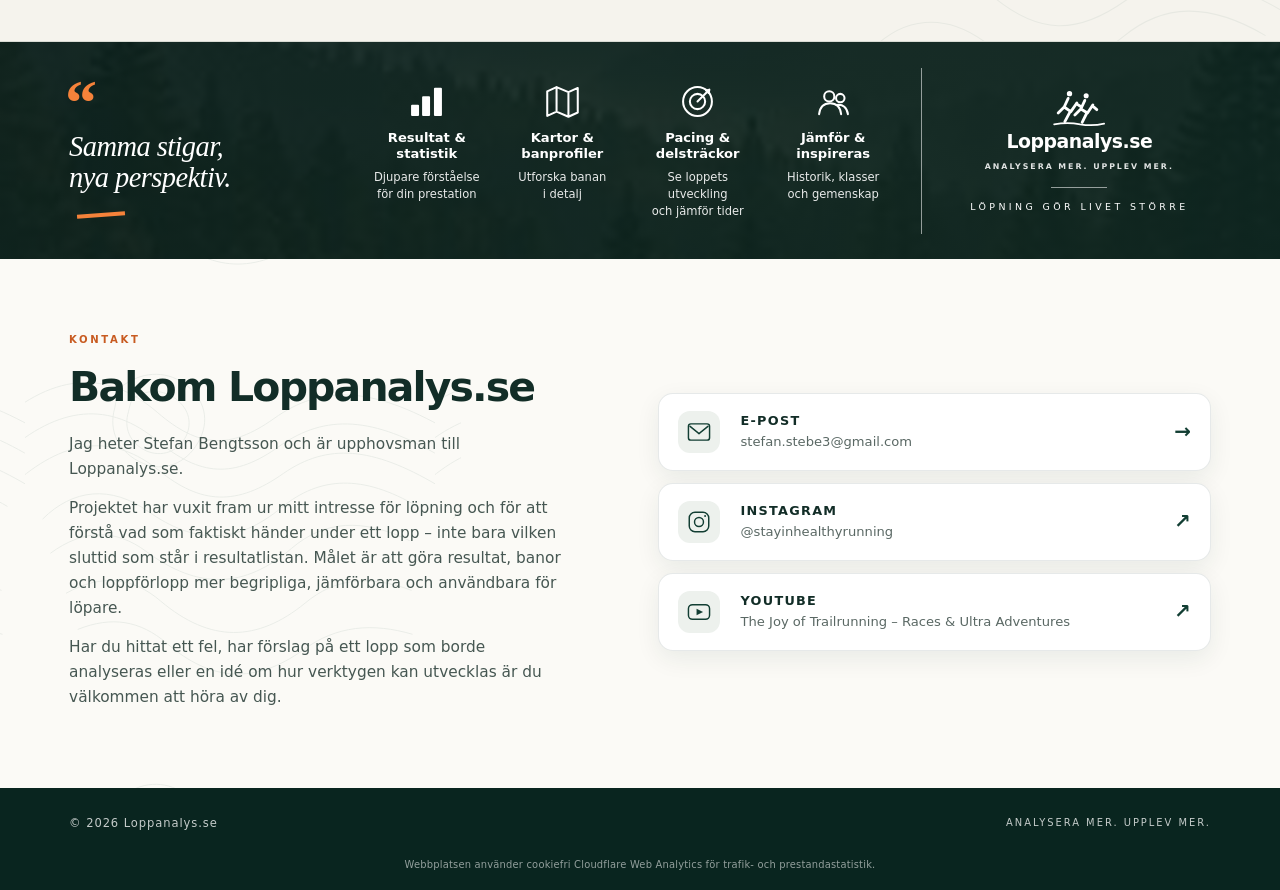
==== commit b4c76546: "Publish Österlen Spring Trail on Loppanalys" ====
--- a/index.html
+++ b/index.html
@@ -215,7 +215,7 @@
     <div class="section-shell footer-analytics">Webbplatsen använder cookiefri Cloudflare Web Analytics för trafik- och prestandastatistik.</div>
   </footer>
 
-  <script type="module" src="/script.js?v=20260930-sharp5"></script>
+  <script type="module" src="/script.js?v=20260930-ost1"></script>
   <!-- deployment-marker: race-catalog-methodology-contact-2026-09-23 -->
   <!-- Cloudflare Web Analytics: production hostname only -->
   <script>
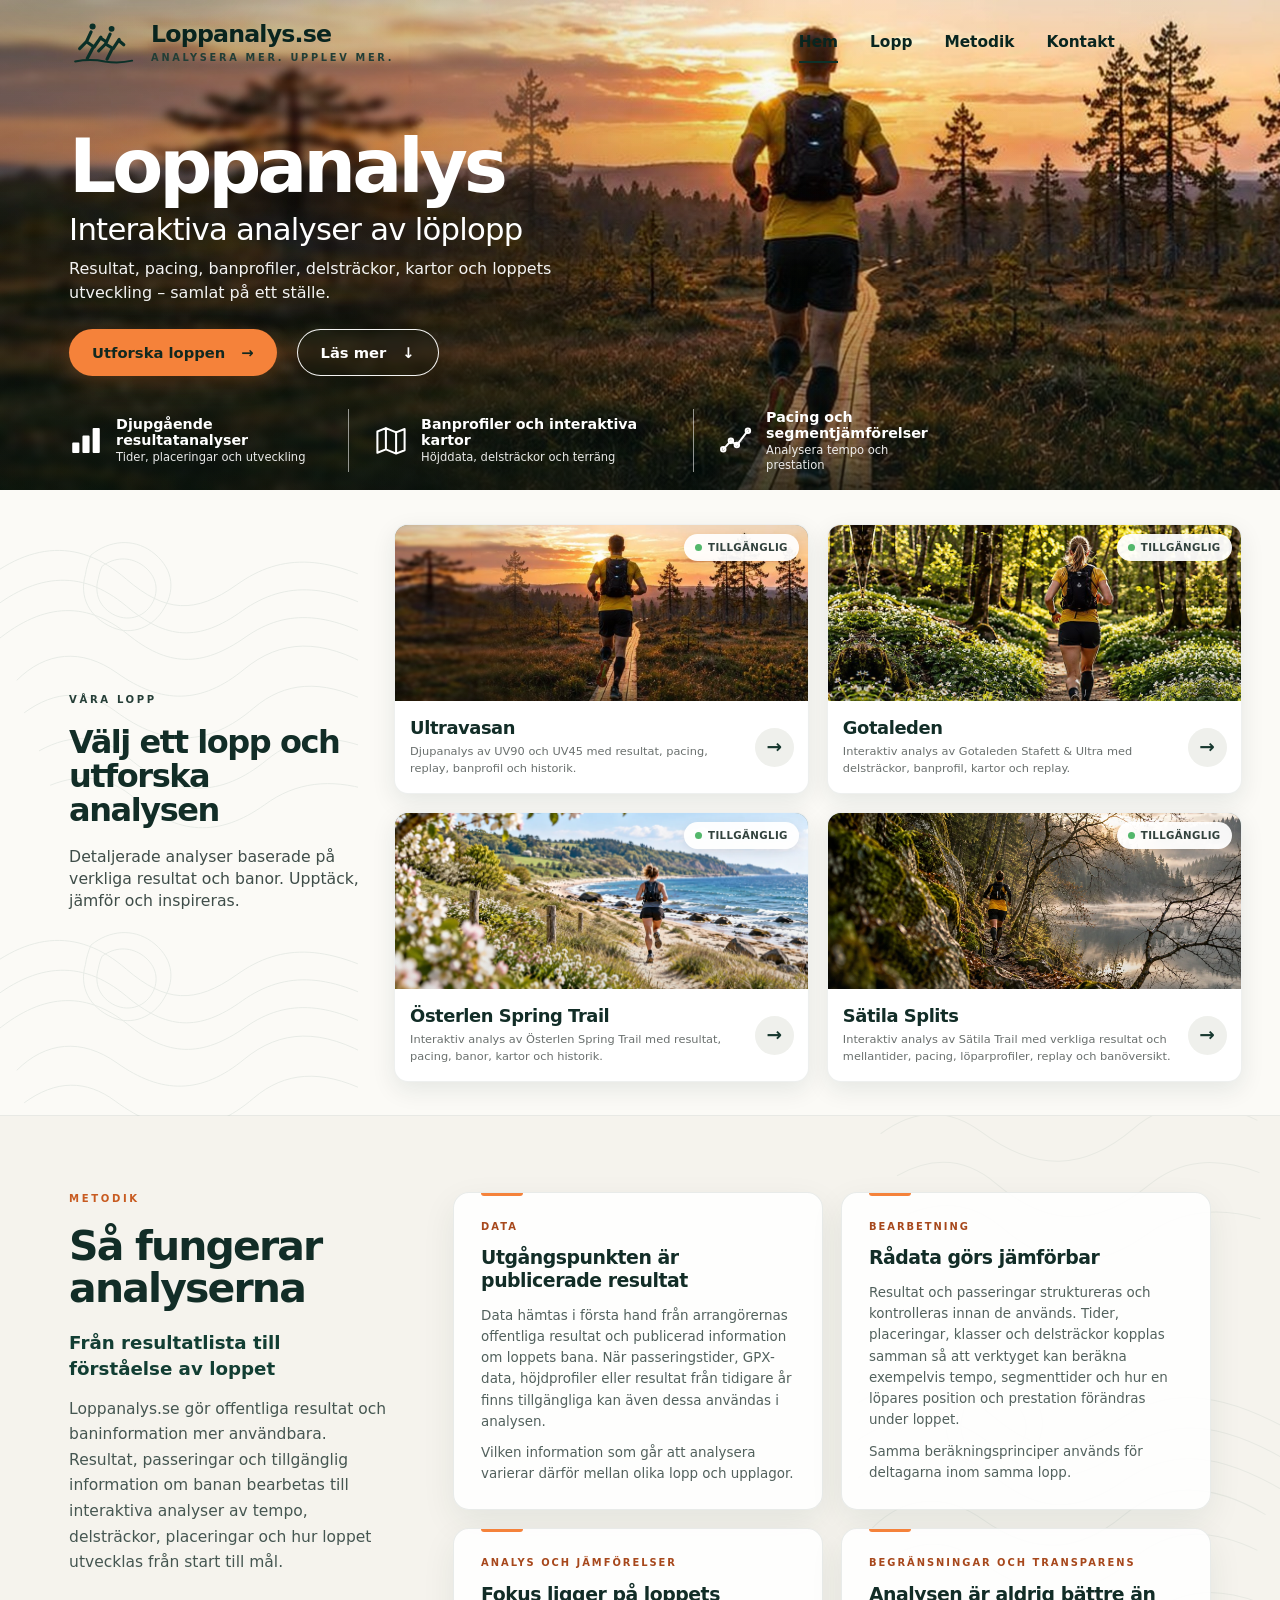
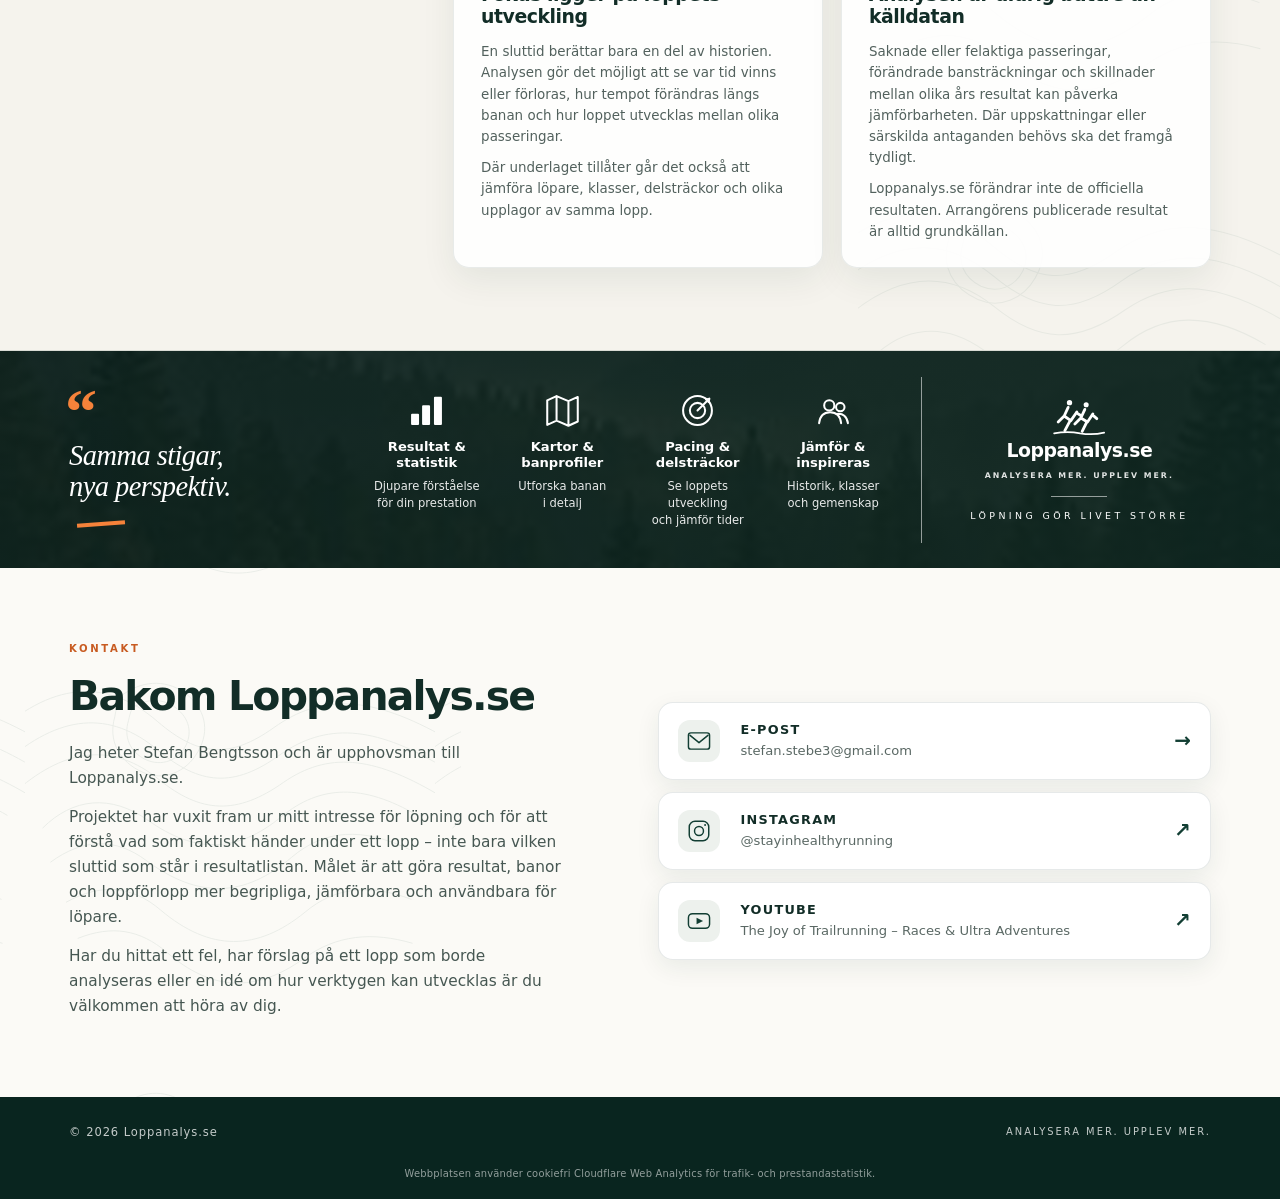
==== commit 86307573: "Stage Sätila Splits race card and four-card portal layout" ====
--- a/index.html
+++ b/index.html
@@ -17,7 +17,7 @@
   <meta name="twitter:description" content="Interaktiva analyser av löplopp – analysera mer, upplev mer.">
   <meta name="twitter:image" content="https://www.loppanalys.se/assets/hero-approved.jpg">
   <link rel="icon" href="/assets/brand-mark.svg" type="image/svg+xml">
-  <link rel="stylesheet" href="/styles.css?v=20260930-sharp5">
+  <link rel="stylesheet" href="/styles.css?v=20261001-satila1">
 </head>
 <body>
   <a class="skip-link" href="#main">Hoppa till innehållet</a>
@@ -87,7 +87,7 @@
           <h2 id="race-title">Välj ett lopp och utforska analysen</h2>
           <p>Detaljerade analyser baserade på verkliga resultat och banor. Upptäck, jämför och inspireras.</p>
         </div>
-        <div class="race-grid" data-race-grid data-limit="3" aria-live="polite"></div>
+        <div class="race-grid" data-race-grid data-limit="4" aria-live="polite"></div>
       </div>
     </section>
 
@@ -215,7 +215,7 @@
     <div class="section-shell footer-analytics">Webbplatsen använder cookiefri Cloudflare Web Analytics för trafik- och prestandastatistik.</div>
   </footer>
 
-  <script type="module" src="/script.js?v=20260930-ost1"></script>
+  <script type="module" src="/script.js?v=20261001-satila1"></script>
   <!-- deployment-marker: race-catalog-methodology-contact-2026-09-23 -->
   <!-- Cloudflare Web Analytics: production hostname only -->
   <script>
--- a/styles.css
+++ b/styles.css
@@ -238,6 +238,10 @@
 .insight-brand p{
   margin:0;text-transform:uppercase;letter-spacing:.36em;font-size:.59rem;white-space:nowrap;color:#fff
 }
+
+/* Four featured analyses: keep the existing card visual language in a balanced 2-by-2 grid. */
+.race-layout{height:auto;min-height:317px;padding-top:34px;padding-bottom:34px}
+.race-layout .race-grid{grid-template-columns:repeat(2,minmax(0,1fr))}
 
 @media (max-width:1120px){
   .site-header{padding-inline:28px}
@@ -301,7 +305,7 @@
   .hero-features svg{width:29px;height:29px}
   .section-shell{padding-inline:20px}
   .race-intro{display:block}.race-intro h2{margin-bottom:12px}
-  .race-grid{grid-template-columns:1fr}
+  .race-grid,.race-layout .race-grid{grid-template-columns:1fr}
   .race-card{height:auto}.race-card-media{height:auto;aspect-ratio:2/1}.race-card-body{min-height:94px}
   .insight-features{grid-template-columns:repeat(2,1fr);row-gap:34px}
 }
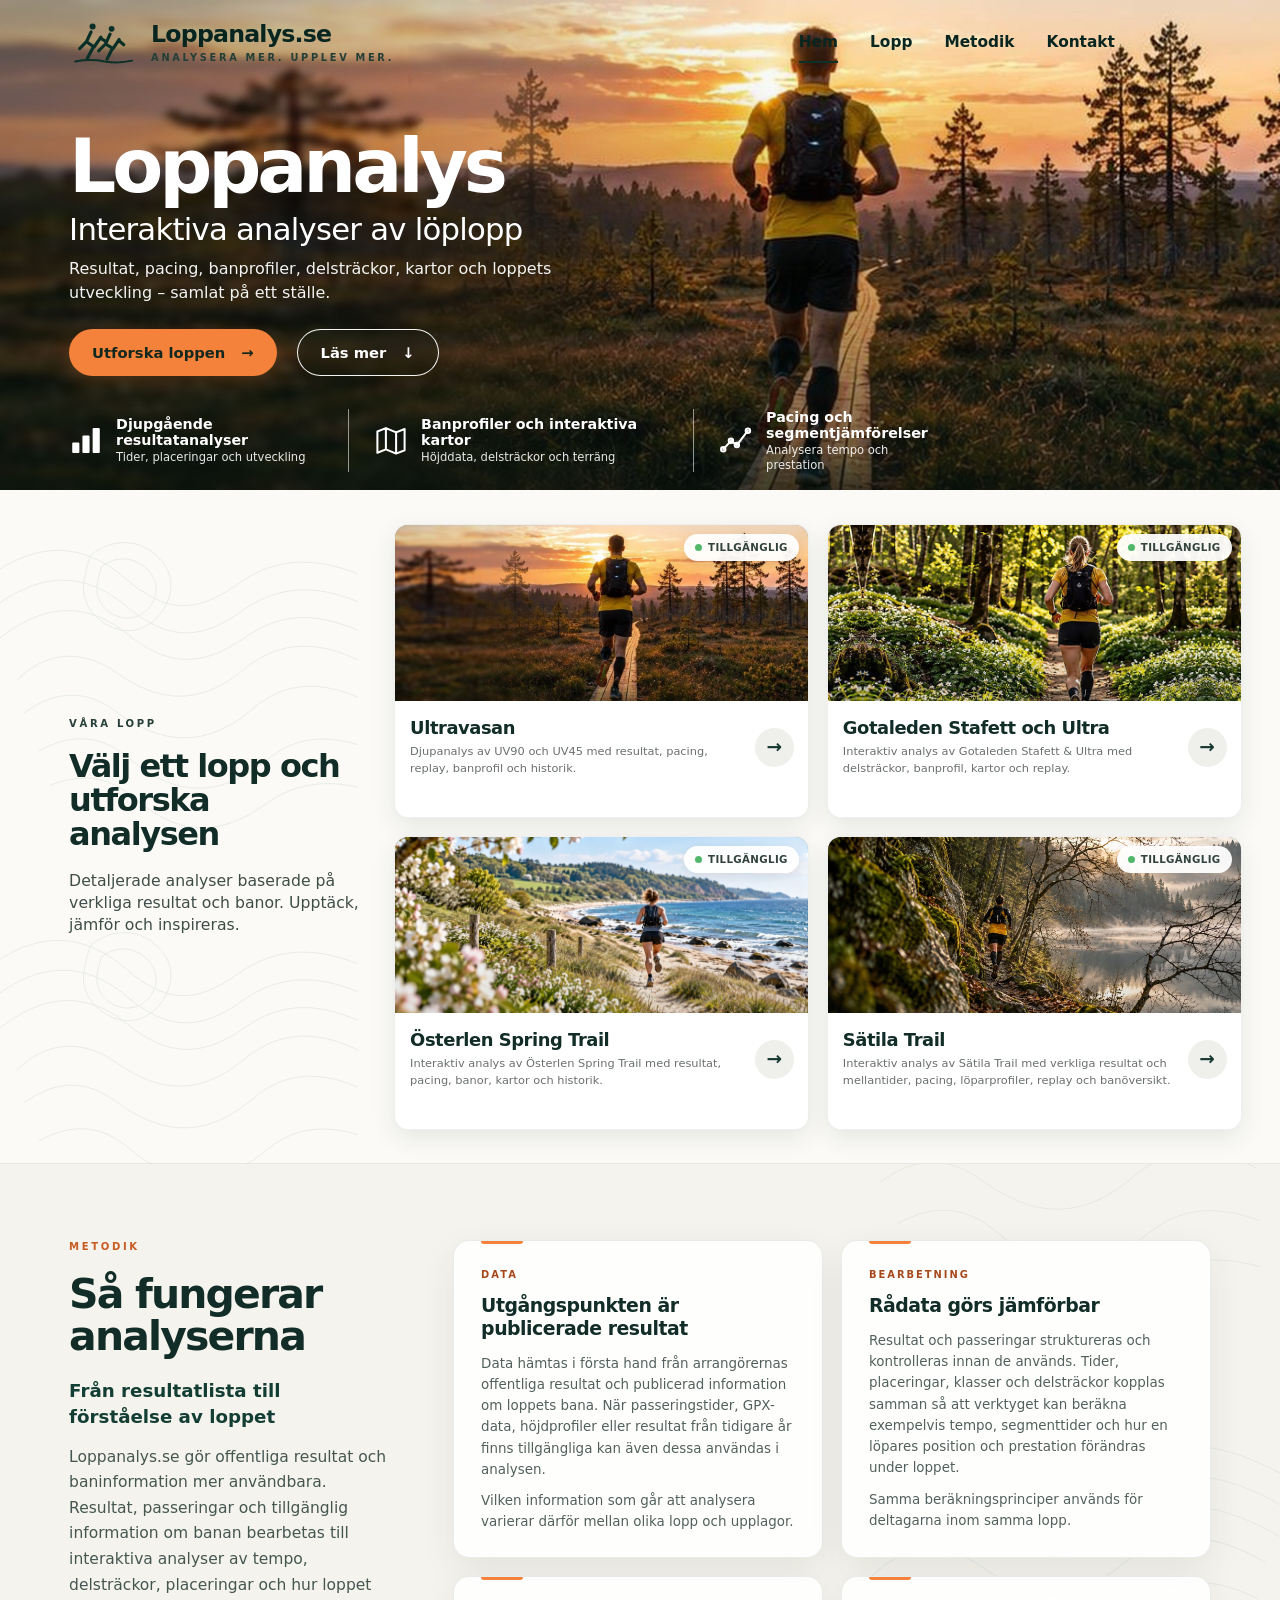
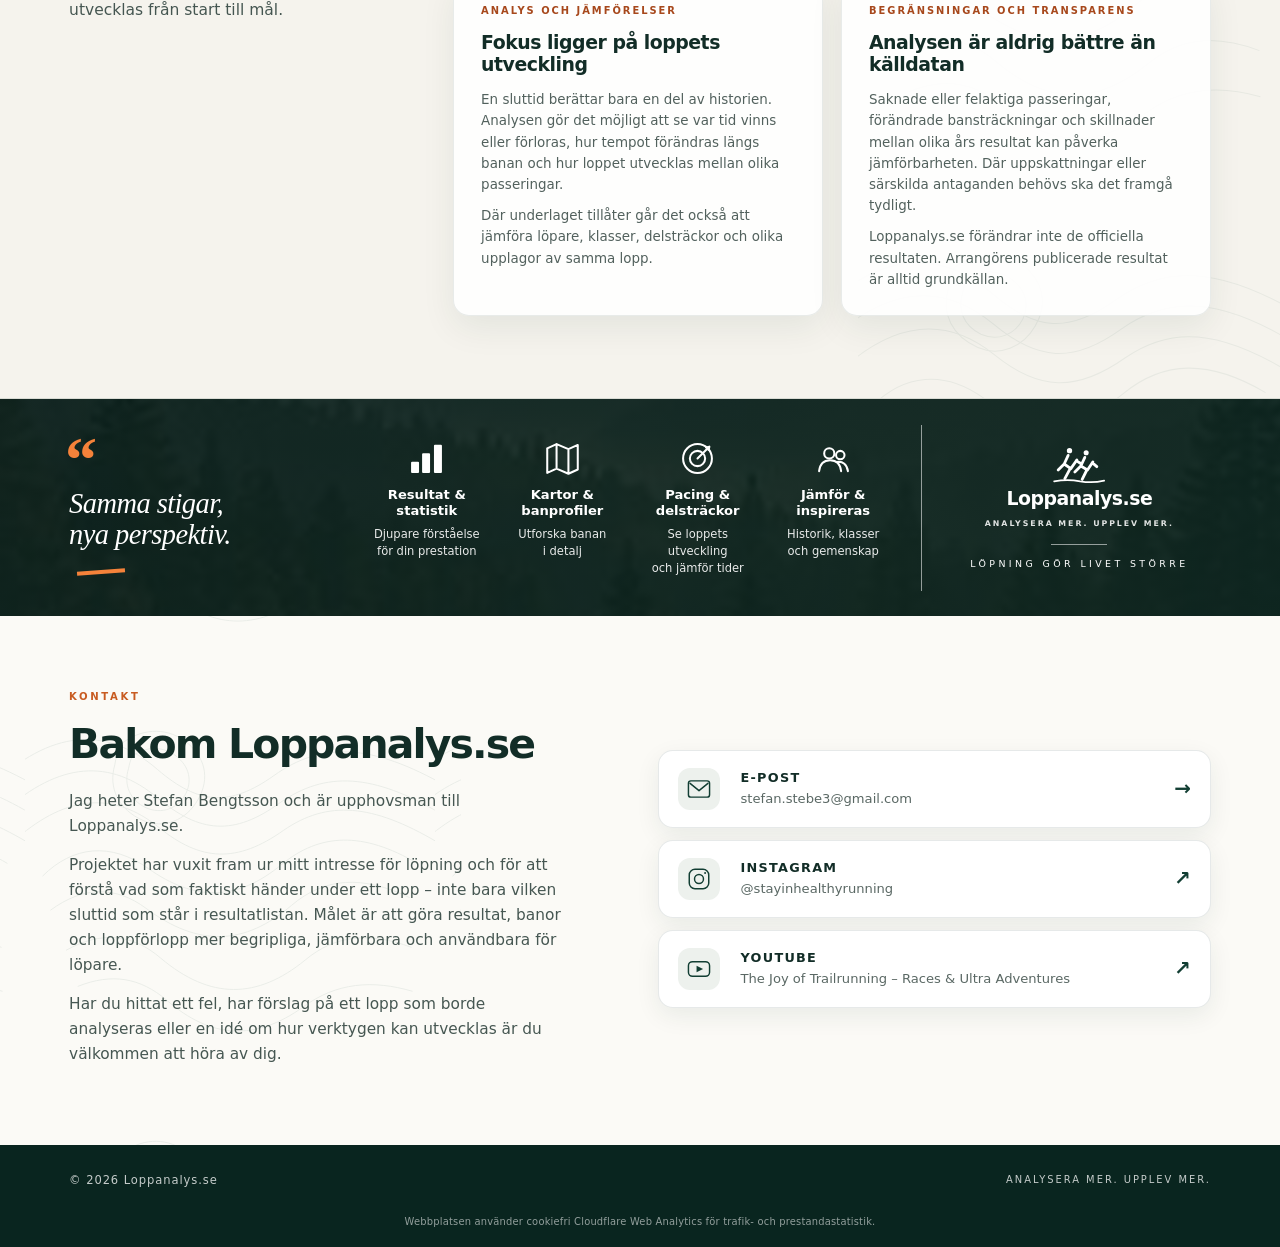
==== commit 1ee2f5ad: "Use full race event titles on both portal cards" ====
--- a/index.html
+++ b/index.html
@@ -17,7 +17,7 @@
   <meta name="twitter:description" content="Interaktiva analyser av löplopp – analysera mer, upplev mer.">
   <meta name="twitter:image" content="https://www.loppanalys.se/assets/hero-approved.jpg">
   <link rel="icon" href="/assets/brand-mark.svg" type="image/svg+xml">
-  <link rel="stylesheet" href="/styles.css?v=20261001-satila1">
+  <link rel="stylesheet" href="/styles.css?v=20261002-fullnames">
 </head>
 <body>
   <a class="skip-link" href="#main">Hoppa till innehållet</a>
@@ -215,7 +215,7 @@
     <div class="section-shell footer-analytics">Webbplatsen använder cookiefri Cloudflare Web Analytics för trafik- och prestandastatistik.</div>
   </footer>
 
-  <script type="module" src="/script.js?v=20261001-satila1"></script>
+  <script type="module" src="/script.js?v=20261002-fullnames"></script>
   <!-- deployment-marker: race-catalog-methodology-contact-2026-09-23 -->
   <!-- Cloudflare Web Analytics: production hostname only -->
   <script>
--- a/styles.css
+++ b/styles.css
@@ -242,6 +242,7 @@
 /* Four featured analyses: keep the existing card visual language in a balanced 2-by-2 grid. */
 .race-layout{height:auto;min-height:317px;padding-top:34px;padding-bottom:34px}
 .race-layout .race-grid{grid-template-columns:repeat(2,minmax(0,1fr))}
+.race-layout .race-card{height:auto;min-height:294px}
 
 @media (max-width:1120px){
   .site-header{padding-inline:28px}
@@ -442,7 +443,7 @@
 .catalog-heading h2{font-size:clamp(2.1rem,3vw,3rem)}
 .catalog-heading>p:last-child{margin:0;color:#52615d;line-height:1.6;max-width:570px}
 .catalog-grid{grid-template-columns:repeat(3,minmax(0,1fr));gap:24px}
-.catalog-grid .race-card{height:310px}
+.catalog-grid .race-card{height:auto;min-height:310px}
 .catalog-grid .race-card-media{height:190px}
 .catalog-grid .race-card-body{min-height:120px;padding:14px 18px 15px}
 .catalog-grid .race-card-body h3{font-size:1.22rem}
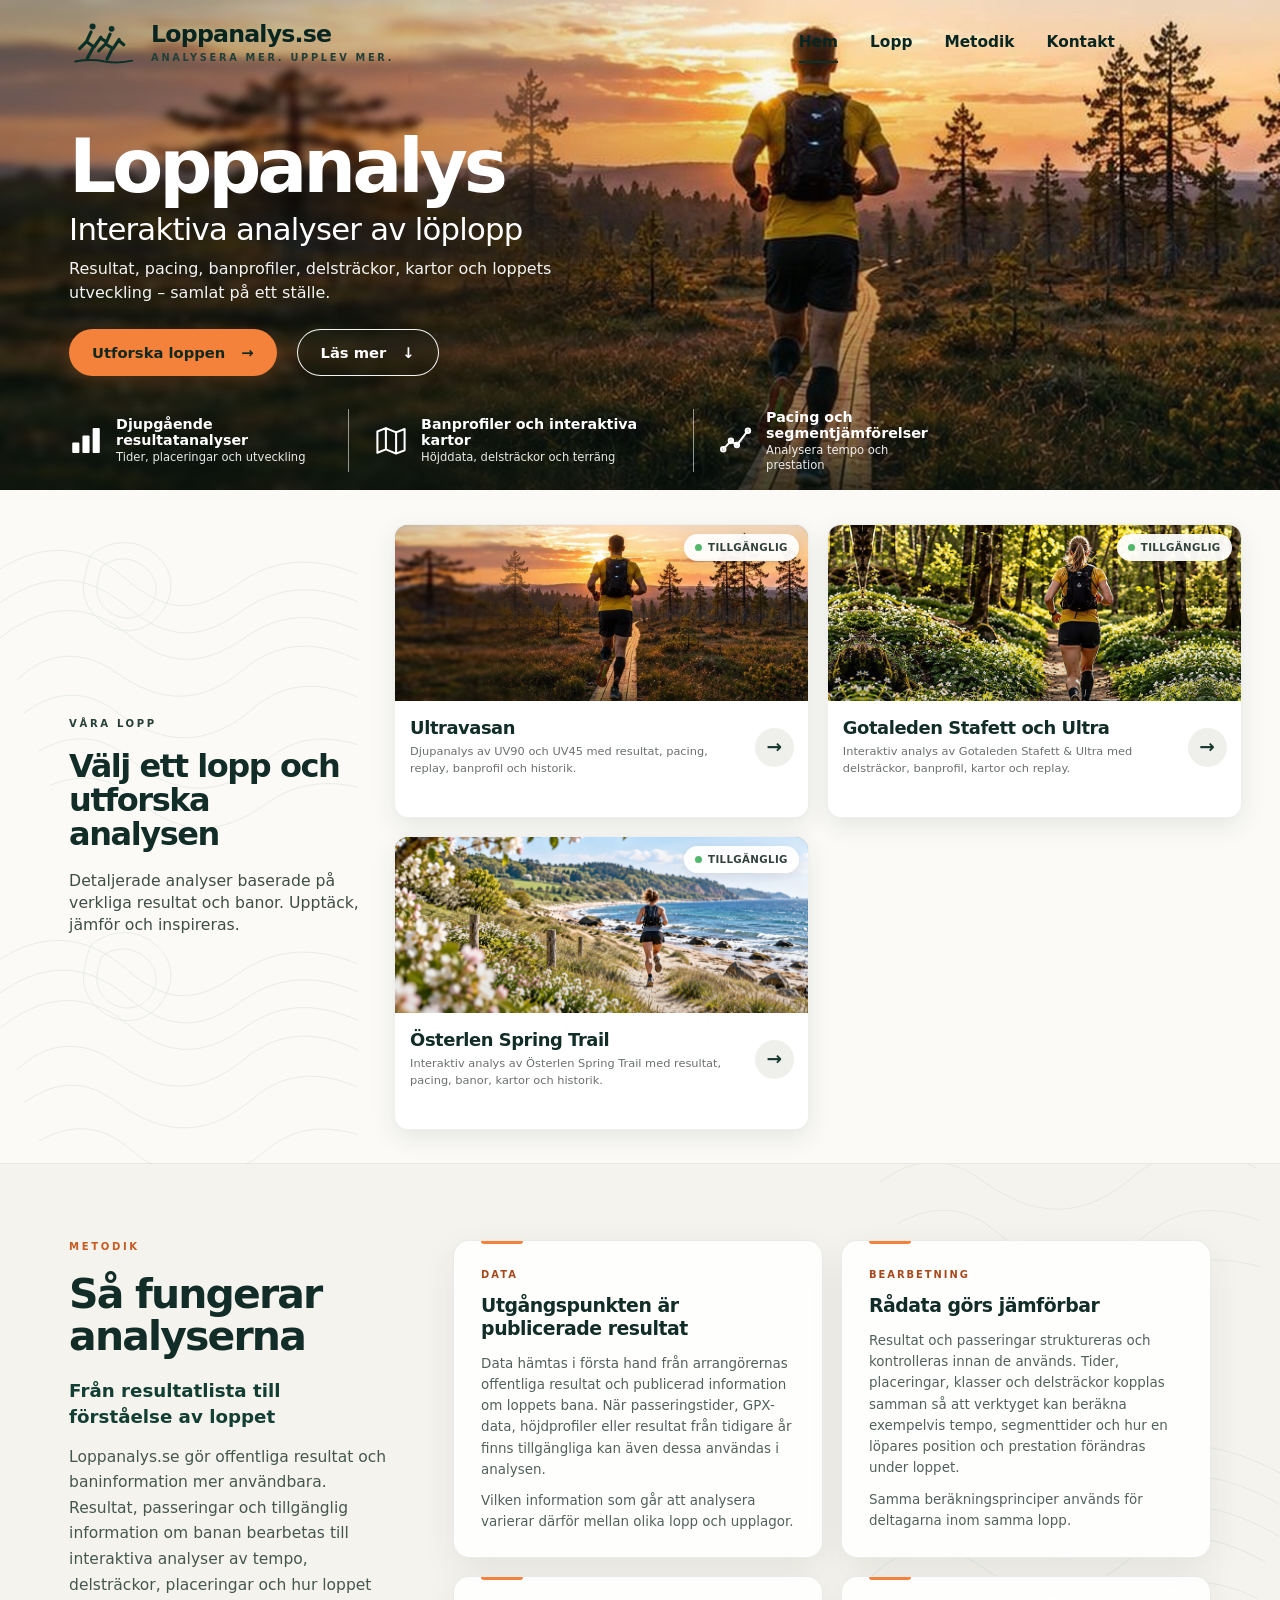
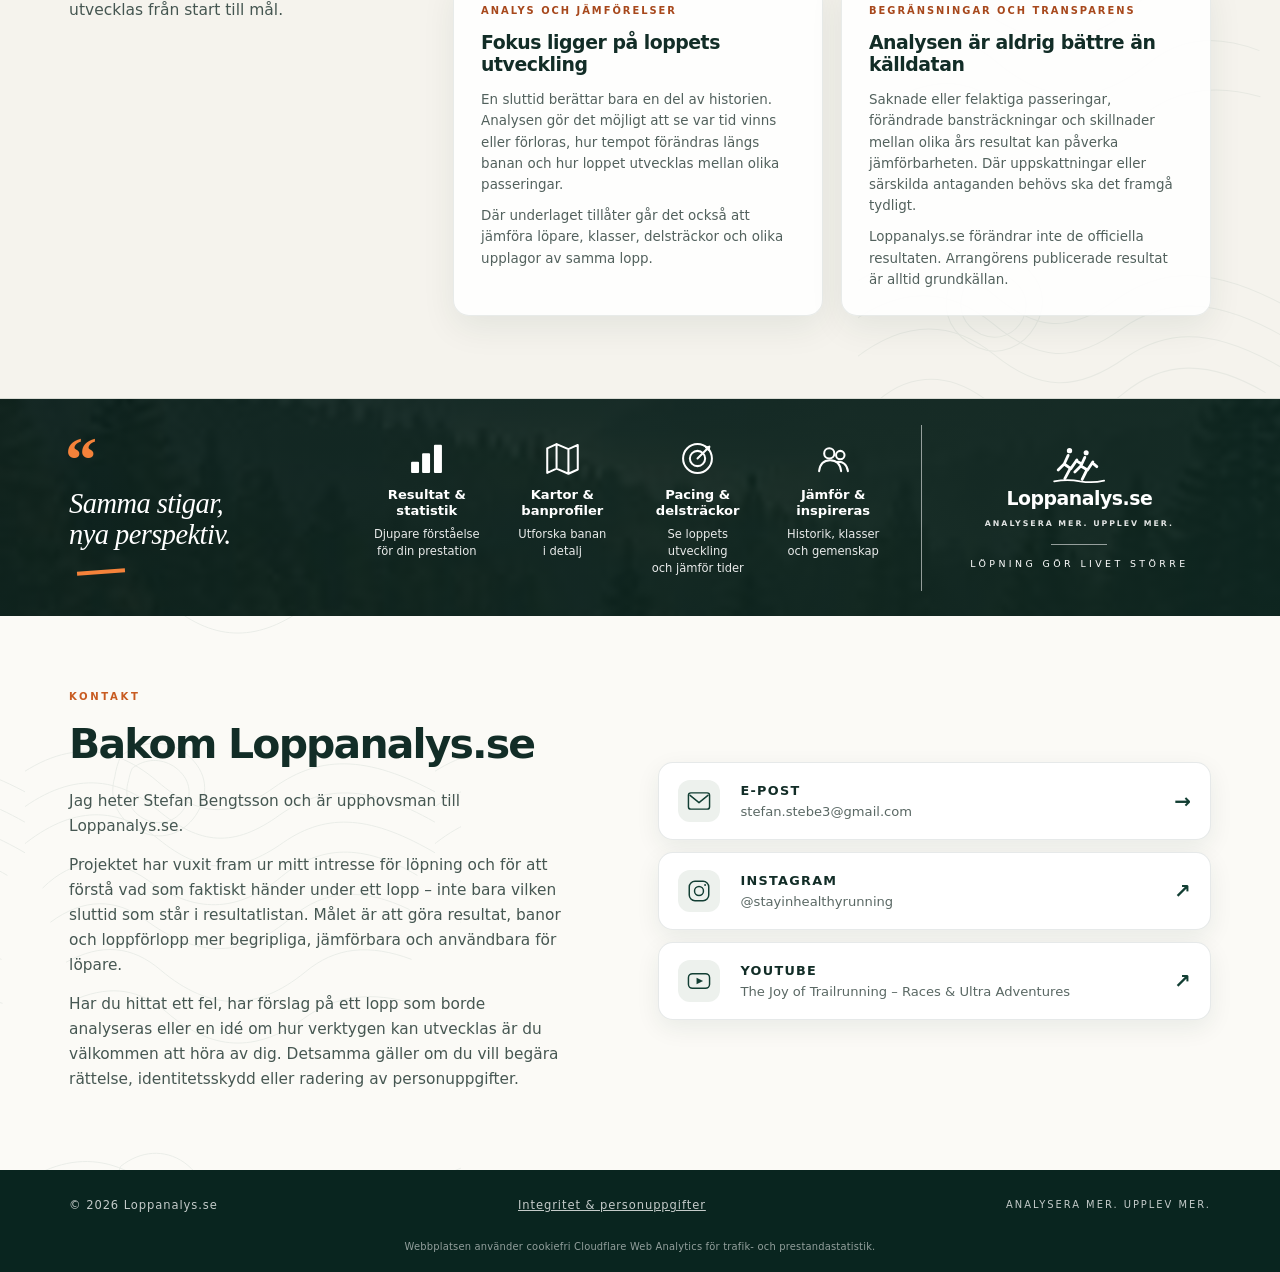
==== commit e13d19fd: "Link privacy information from home page" ====
--- a/index.html
+++ b/index.html
@@ -17,7 +17,7 @@
   <meta name="twitter:description" content="Interaktiva analyser av löplopp – analysera mer, upplev mer.">
   <meta name="twitter:image" content="https://www.loppanalys.se/assets/hero-approved.jpg">
   <link rel="icon" href="/assets/brand-mark.svg" type="image/svg+xml">
-  <link rel="stylesheet" href="/styles.css?v=20261002-fullnames">
+  <link rel="stylesheet" href="/styles.css?v=20260930-sharp5">
 </head>
 <body>
   <a class="skip-link" href="#main">Hoppa till innehållet</a>
@@ -87,7 +87,7 @@
           <h2 id="race-title">Välj ett lopp och utforska analysen</h2>
           <p>Detaljerade analyser baserade på verkliga resultat och banor. Upptäck, jämför och inspireras.</p>
         </div>
-        <div class="race-grid" data-race-grid data-limit="4" aria-live="polite"></div>
+        <div class="race-grid" data-race-grid data-limit="3" aria-live="polite"></div>
       </div>
     </section>
 
@@ -183,7 +183,7 @@
           <h2 id="contact-title">Bakom Loppanalys.se</h2>
           <p>Jag heter Stefan Bengtsson och är upphovsman till Loppanalys.se.</p>
           <p>Projektet har vuxit fram ur mitt intresse för löpning och för att förstå vad som faktiskt händer under ett lopp – inte bara vilken sluttid som står i resultatlistan. Målet är att göra resultat, banor och loppförlopp mer begripliga, jämförbara och användbara för löpare.</p>
-          <p>Har du hittat ett fel, har förslag på ett lopp som borde analyseras eller en idé om hur verktygen kan utvecklas är du välkommen att höra av dig.</p>
+          <p>Har du hittat ett fel, har förslag på ett lopp som borde analyseras eller en idé om hur verktygen kan utvecklas är du välkommen att höra av dig. Detsamma gäller om du vill begära rättelse, identitetsskydd eller radering av personuppgifter.</p>
         </div>
 
         <div class="contact-options" aria-label="Kontaktvägar">
@@ -210,12 +210,13 @@
   <footer class="site-footer">
     <div class="section-shell footer-inner">
       <span>© 2026 Loppanalys.se</span>
+      <span><a href="/integritet/">Integritet &amp; personuppgifter</a></span>
       <span>Analysera mer. Upplev mer.</span>
     </div>
     <div class="section-shell footer-analytics">Webbplatsen använder cookiefri Cloudflare Web Analytics för trafik- och prestandastatistik.</div>
   </footer>
 
-  <script type="module" src="/script.js?v=20261002-fullnames"></script>
+  <script type="module" src="/script.js?v=20260930-ost1"></script>
   <!-- deployment-marker: race-catalog-methodology-contact-2026-09-23 -->
   <!-- Cloudflare Web Analytics: production hostname only -->
   <script>
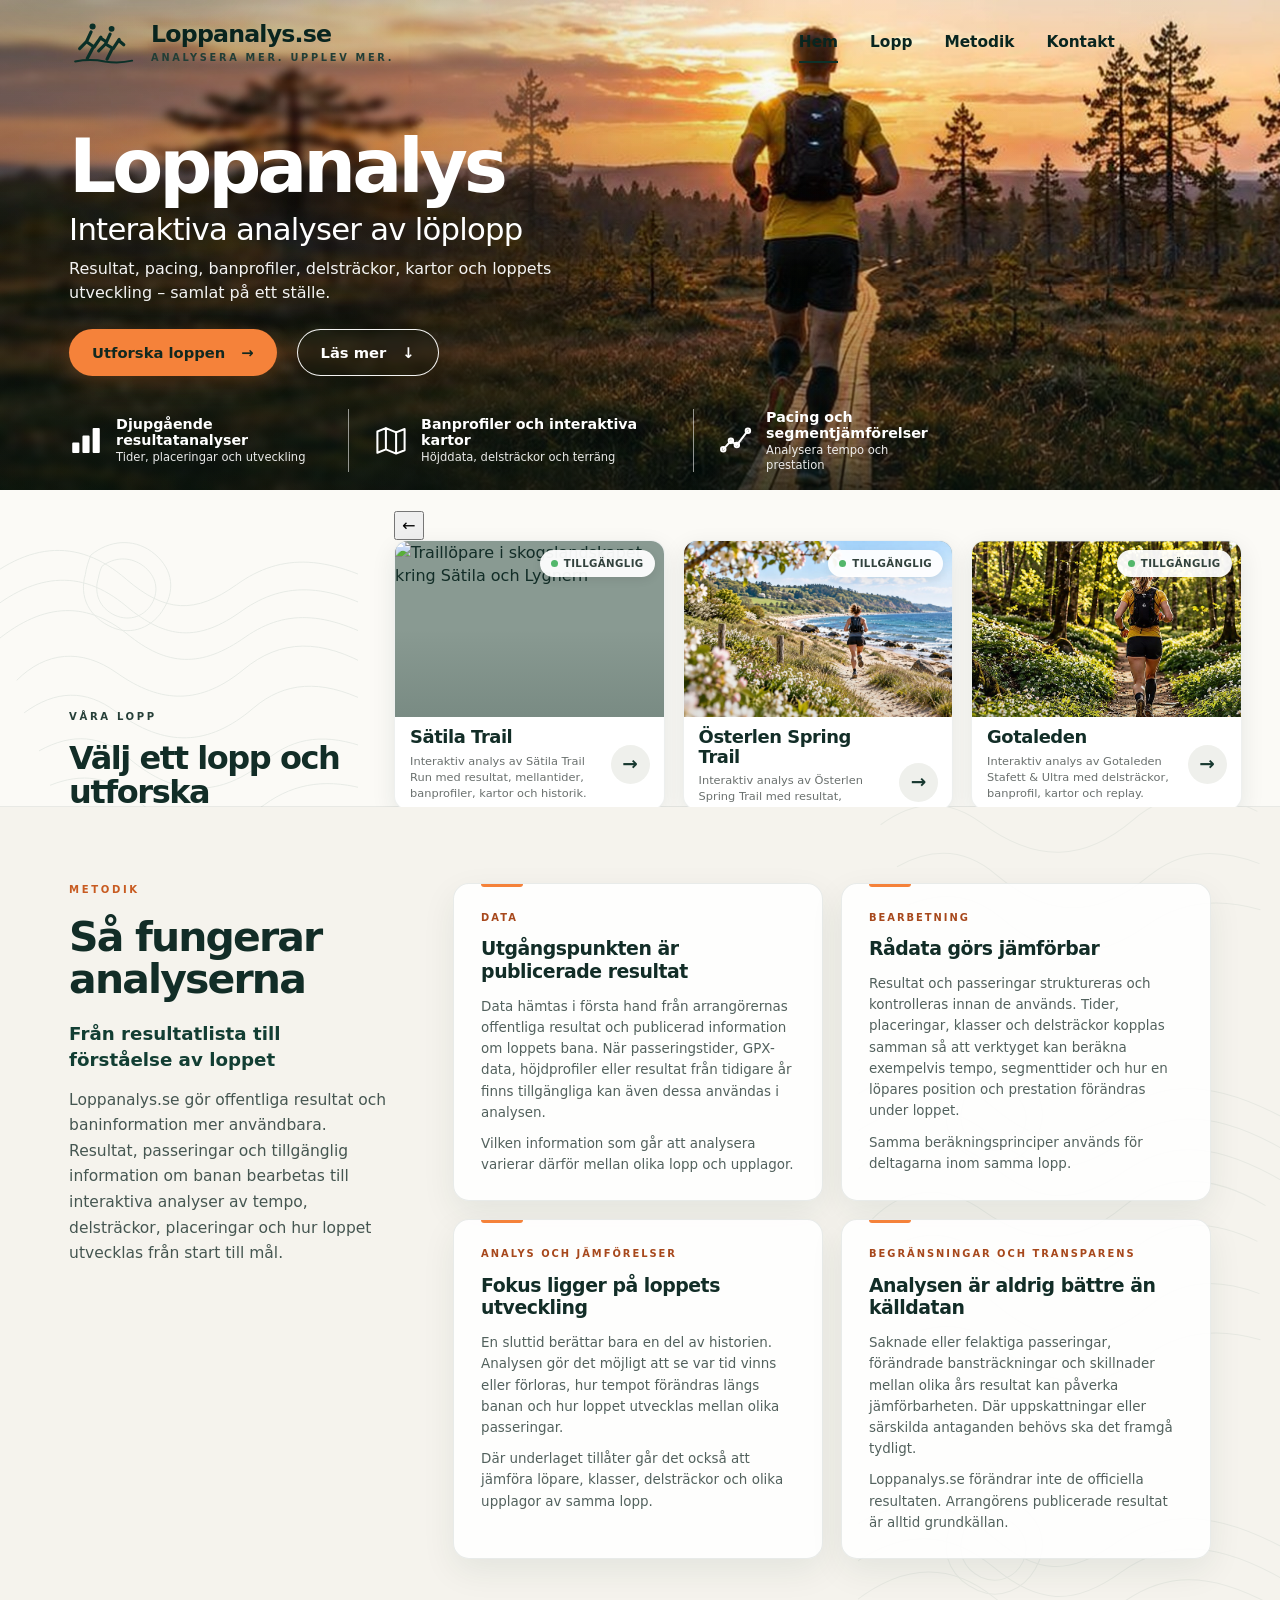
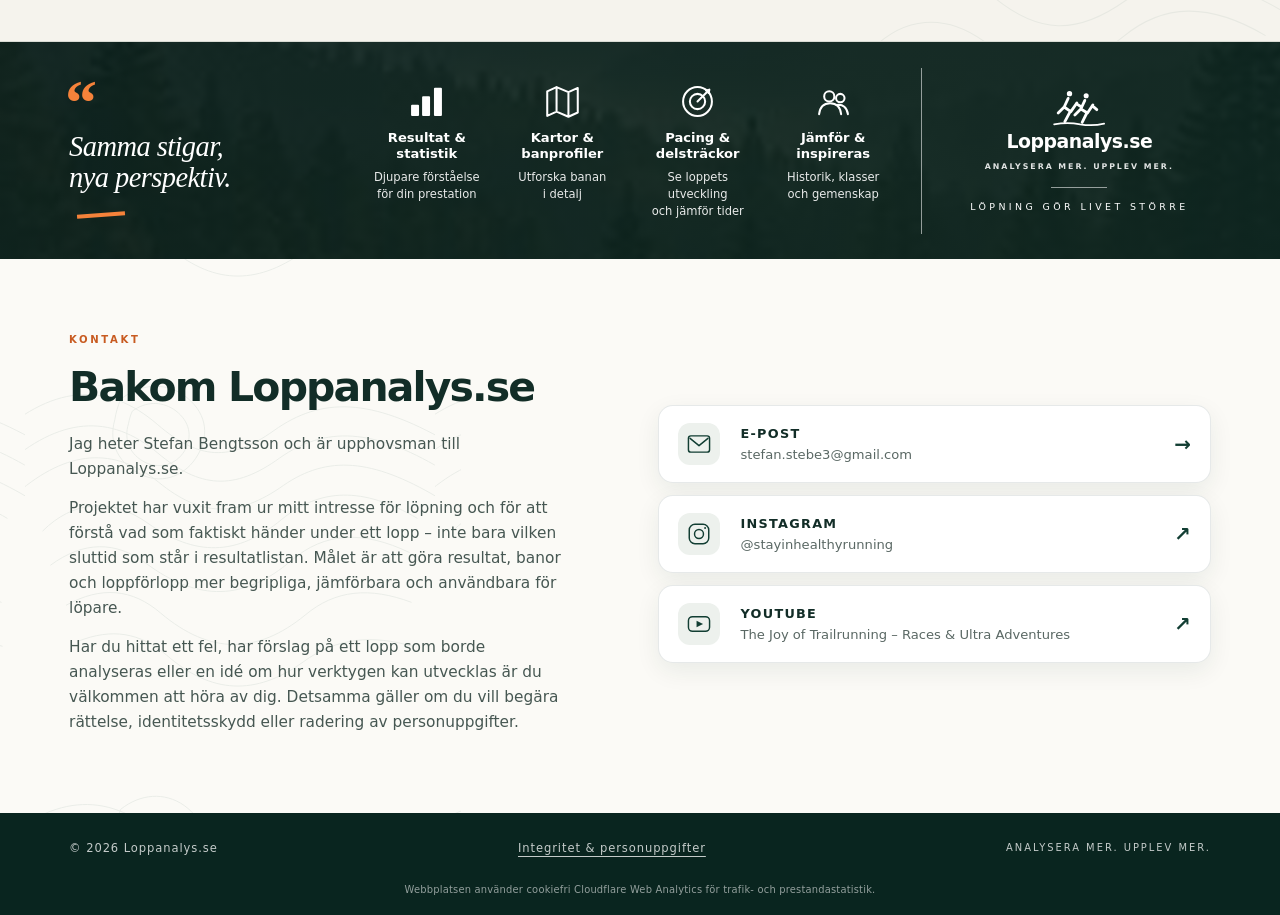
==== commit 92d1a4b8: "Add scrollable race carousel to homepage" ====
--- a/index.html
+++ b/index.html
@@ -17,7 +17,7 @@
   <meta name="twitter:description" content="Interaktiva analyser av löplopp – analysera mer, upplev mer.">
   <meta name="twitter:image" content="https://www.loppanalys.se/assets/hero-approved.jpg">
   <link rel="icon" href="/assets/brand-mark.svg" type="image/svg+xml">
-  <link rel="stylesheet" href="/styles.css?v=20260930-sharp5">
+  <link rel="stylesheet" href="/styles.css?v=20261005-carousel1">
 </head>
 <body>
   <a class="skip-link" href="#main">Hoppa till innehållet</a>
@@ -87,7 +87,11 @@
           <h2 id="race-title">Välj ett lopp och utforska analysen</h2>
           <p>Detaljerade analyser baserade på verkliga resultat och banor. Upptäck, jämför och inspireras.</p>
         </div>
-        <div class="race-grid" data-race-grid data-limit="3" aria-live="polite"></div>
+        <div class="race-carousel" aria-label="Tillgängliga lopp">
+          <button class="race-scroll race-scroll-prev" type="button" data-race-prev aria-label="Visa föregående lopp">←</button>
+          <div class="race-grid race-grid-scroll" data-race-grid data-race-scroll aria-live="polite"></div>
+          <button class="race-scroll race-scroll-next" type="button" data-race-next aria-label="Visa nästa lopp">→</button>
+        </div>
       </div>
     </section>
 
@@ -216,7 +220,7 @@
     <div class="section-shell footer-analytics">Webbplatsen använder cookiefri Cloudflare Web Analytics för trafik- och prestandastatistik.</div>
   </footer>
 
-  <script type="module" src="/script.js?v=20260930-ost1"></script>
+  <script type="module" src="/script.js?v=20261005-carousel1"></script>
   <!-- deployment-marker: race-catalog-methodology-contact-2026-09-23 -->
   <!-- Cloudflare Web Analytics: production hostname only -->
   <script>
--- a/styles.css
+++ b/styles.css
@@ -238,11 +238,6 @@
 .insight-brand p{
   margin:0;text-transform:uppercase;letter-spacing:.36em;font-size:.59rem;white-space:nowrap;color:#fff
 }
-
-/* Four featured analyses: keep the existing card visual language in a balanced 2-by-2 grid. */
-.race-layout{height:auto;min-height:317px;padding-top:34px;padding-bottom:34px}
-.race-layout .race-grid{grid-template-columns:repeat(2,minmax(0,1fr))}
-.race-layout .race-card{height:auto;min-height:294px}
 
 @media (max-width:1120px){
   .site-header{padding-inline:28px}
@@ -306,7 +301,7 @@
   .hero-features svg{width:29px;height:29px}
   .section-shell{padding-inline:20px}
   .race-intro{display:block}.race-intro h2{margin-bottom:12px}
-  .race-grid,.race-layout .race-grid{grid-template-columns:1fr}
+  .race-grid{grid-template-columns:1fr}
   .race-card{height:auto}.race-card-media{height:auto;aspect-ratio:2/1}.race-card-body{min-height:94px}
   .insight-features{grid-template-columns:repeat(2,1fr);row-gap:34px}
 }
@@ -403,6 +398,8 @@
   font-size:.72rem;letter-spacing:.08em
 }
 .footer-inner span:last-child{text-transform:uppercase;letter-spacing:.2em;font-size:.62rem}
+.footer-inner a{color:inherit;text-underline-offset:4px}
+.footer-inner a:hover,.footer-inner a:focus-visible{color:#fff}
 
 .catalog-page{background:#f5f3ed}
 .catalog-page .site-header{color:#fff}
@@ -443,7 +440,7 @@
 .catalog-heading h2{font-size:clamp(2.1rem,3vw,3rem)}
 .catalog-heading>p:last-child{margin:0;color:#52615d;line-height:1.6;max-width:570px}
 .catalog-grid{grid-template-columns:repeat(3,minmax(0,1fr));gap:24px}
-.catalog-grid .race-card{height:auto;min-height:310px}
+.catalog-grid .race-card{height:310px}
 .catalog-grid .race-card-media{height:190px}
 .catalog-grid .race-card-body{min-height:120px;padding:14px 18px 15px}
 .catalog-grid .race-card-body h3{font-size:1.22rem}
@@ -512,3 +509,41 @@
   color:rgba(255,255,255,.56);
   letter-spacing:.02em;
 }
+
+
+/* Privacy and personal-data information */
+.privacy-hero{height:410px;min-height:410px}
+.privacy-hero .catalog-hero-inner{padding-bottom:50px}
+.privacy-section{position:relative;background:#f5f3ed;border-top:1px solid var(--line)}
+.privacy-section:before{
+  content:"";position:absolute;inset:0 74% 0 0;
+  background:url('/assets/topography.svg') center/430px 430px;opacity:.12;pointer-events:none
+}
+.privacy-layout{
+  position:relative;display:grid;grid-template-columns:minmax(250px,320px) minmax(0,760px);
+  justify-content:space-between;gap:clamp(46px,7vw,110px);padding-top:70px;padding-bottom:84px
+}
+.privacy-summary{align-self:start;position:sticky;top:30px}
+.privacy-summary .eyebrow{color:#c85b21}
+.privacy-summary h2{margin:0 0 18px;font-size:clamp(2rem,3vw,2.8rem);line-height:1.05;letter-spacing:-.04em}
+.privacy-summary p:not(.eyebrow){margin:0;color:#4f5e5a;line-height:1.65}
+.privacy-summary p+p{margin-top:14px!important}
+.privacy-content{display:grid;gap:18px}
+.privacy-content section{
+  background:rgba(255,255,255,.9);border:1px solid rgba(18,45,39,.09);
+  border-radius:16px;padding:27px 29px 26px;box-shadow:0 10px 30px rgba(13,49,41,.065)
+}
+.privacy-content h2{margin:0 0 12px;font-size:1.25rem;line-height:1.2;letter-spacing:-.02em}
+.privacy-content p{margin:0;color:#4b5a56;line-height:1.67;font-size:.94rem}
+.privacy-content p+p{margin-top:11px}
+.privacy-content a{font-weight:760;color:var(--pine-800);text-underline-offset:4px}
+.privacy-content strong{color:var(--pine-900)}
+.privacy-sources{font-size:.88rem}
+@media (max-width:900px){
+  .privacy-layout{grid-template-columns:1fr;gap:32px;padding-top:52px;padding-bottom:64px}
+  .privacy-summary{position:static;max-width:760px}
+}
+@media (max-width:720px){
+  .privacy-hero{height:460px;min-height:460px}
+  .privacy-content section{padding:24px 21px 23px}
+}
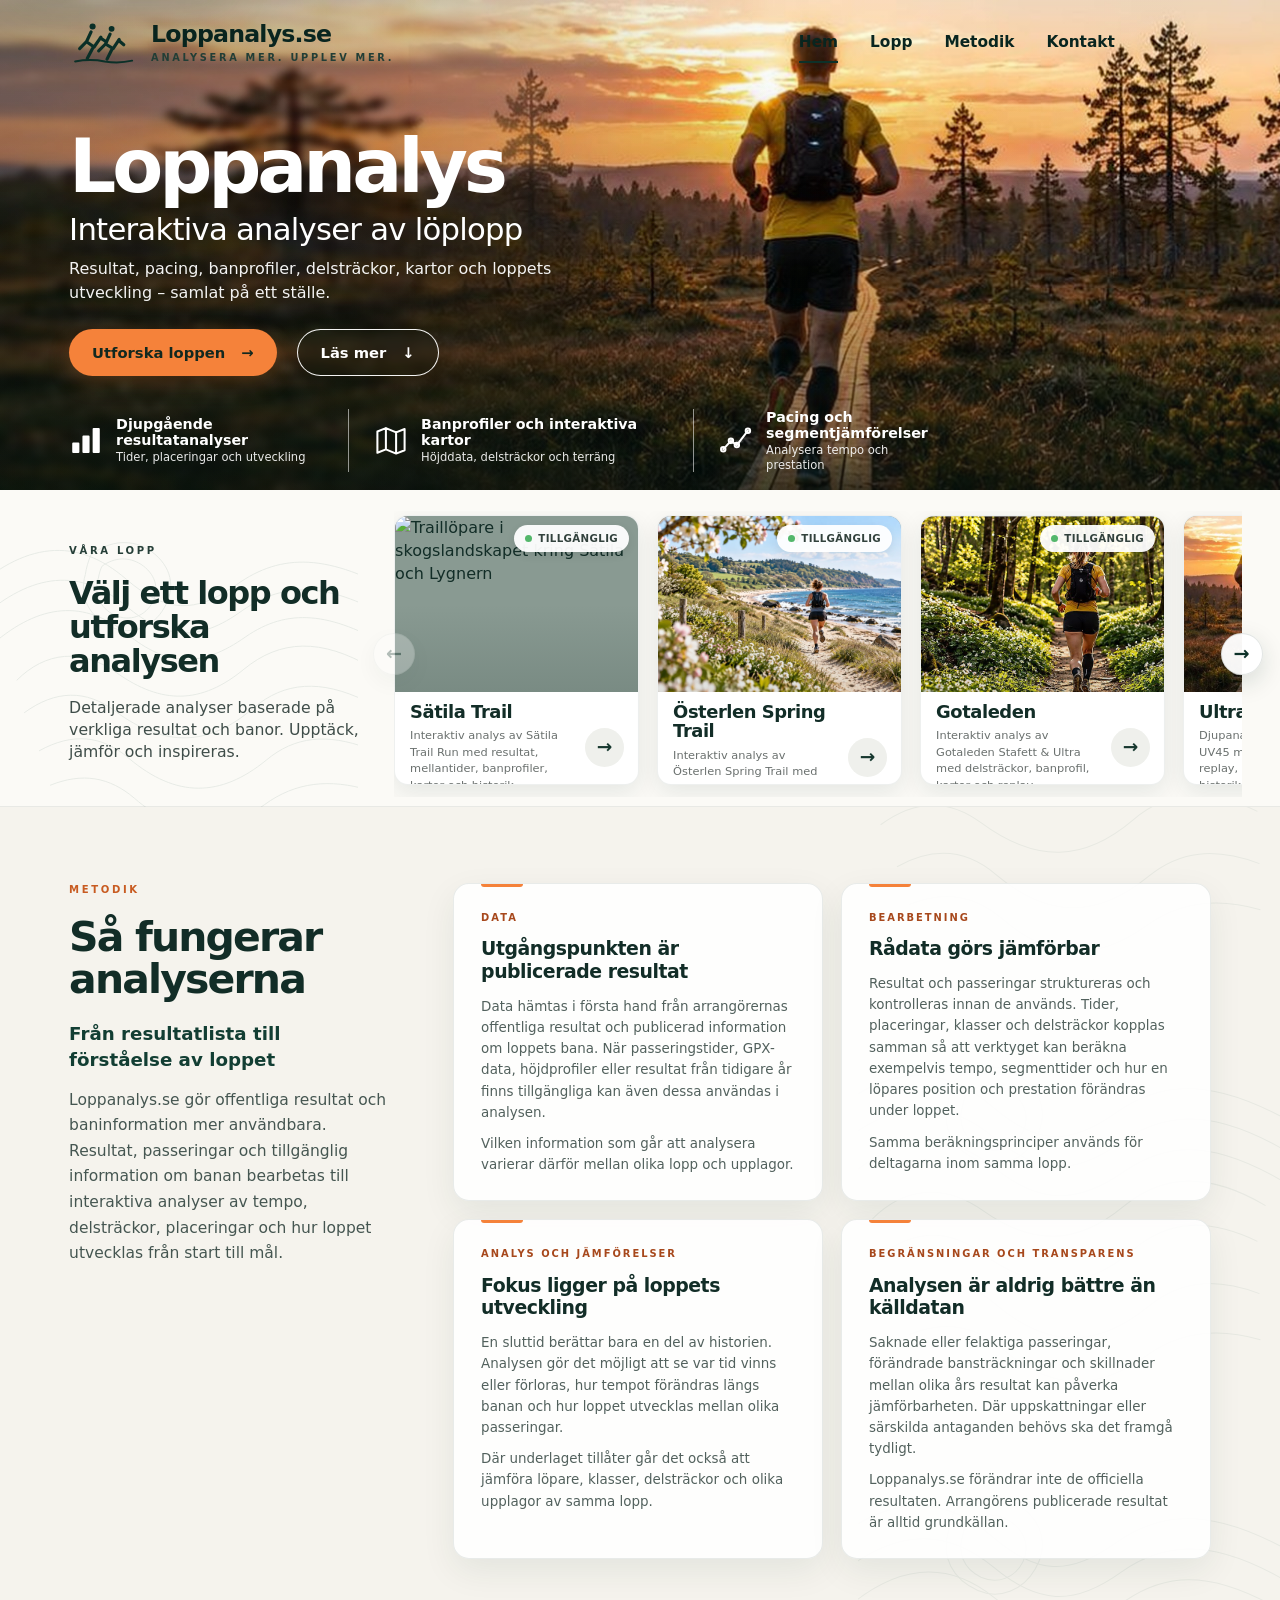
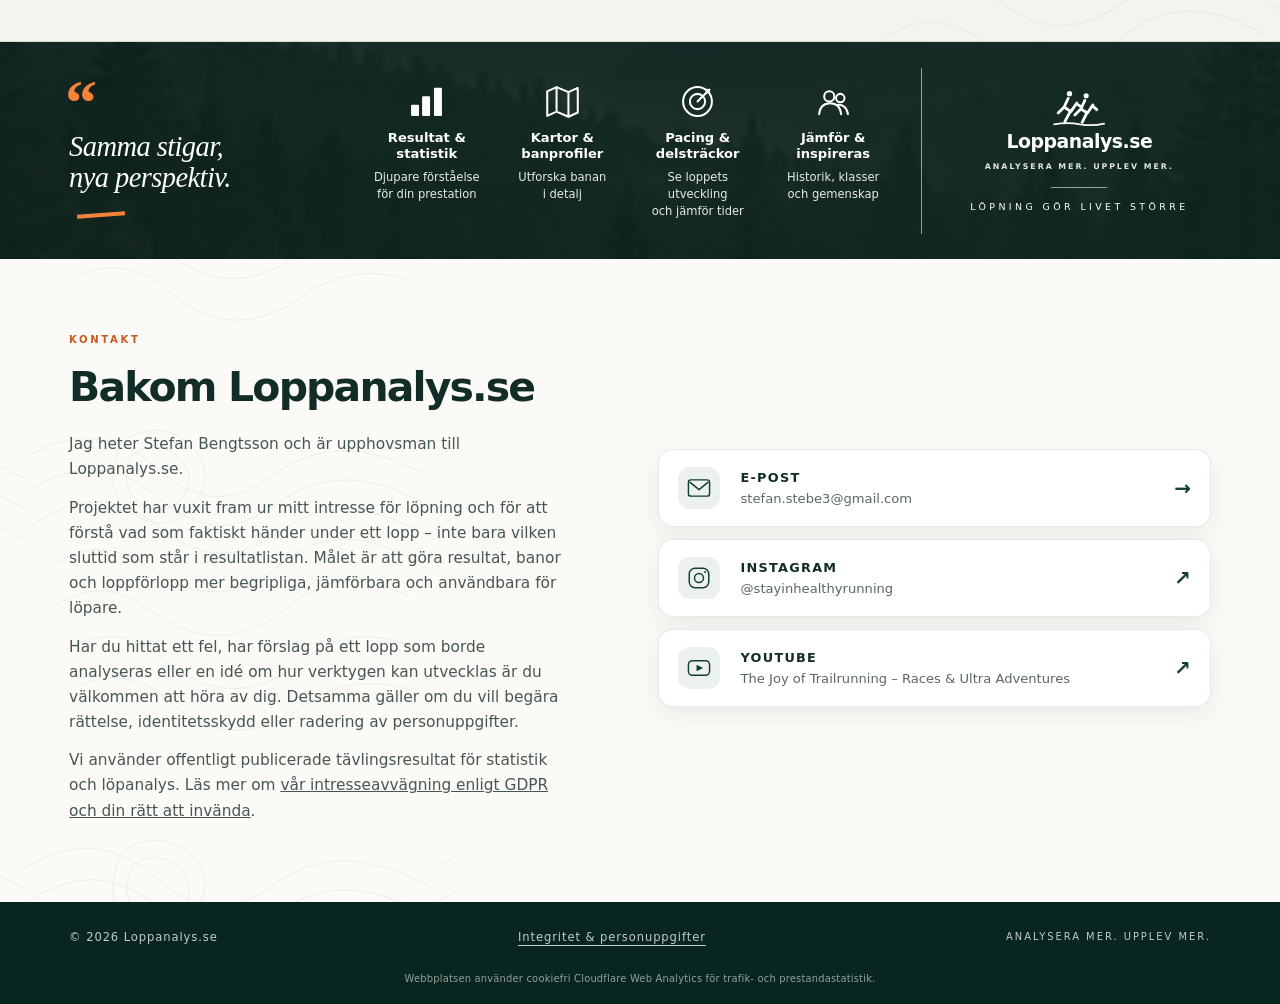
==== commit 268f8b3d: "docs: make GDPR basis and right to object visible in contact section" ====
--- a/index.html
+++ b/index.html
@@ -188,6 +188,7 @@
           <p>Jag heter Stefan Bengtsson och är upphovsman till Loppanalys.se.</p>
           <p>Projektet har vuxit fram ur mitt intresse för löpning och för att förstå vad som faktiskt händer under ett lopp – inte bara vilken sluttid som står i resultatlistan. Målet är att göra resultat, banor och loppförlopp mer begripliga, jämförbara och användbara för löpare.</p>
           <p>Har du hittat ett fel, har förslag på ett lopp som borde analyseras eller en idé om hur verktygen kan utvecklas är du välkommen att höra av dig. Detsamma gäller om du vill begära rättelse, identitetsskydd eller radering av personuppgifter.</p>
+          <p>Vi använder offentligt publicerade tävlingsresultat för statistik och löpanalys. Läs mer om <a href="/integritet/">vår intresseavvägning enligt GDPR och din rätt att invända</a>.</p>
         </div>
 
         <div class="contact-options" aria-label="Kontaktvägar">
--- a/styles.css
+++ b/styles.css
@@ -547,3 +547,30 @@
   .privacy-hero{height:460px;min-height:460px}
   .privacy-content section{padding:24px 21px 23px}
 }
+
+
+/* Homepage race carousel */
+.race-carousel{position:relative;min-width:0}
+.race-grid-scroll{
+  display:grid;grid-auto-flow:column;grid-auto-columns:minmax(245px,calc((100% - 36px)/3));
+  grid-template-columns:none;overflow-x:auto;overscroll-behavior-inline:contain;
+  scroll-snap-type:x mandatory;scroll-behavior:smooth;scrollbar-width:thin;
+  padding:4px 2px 12px;gap:18px
+}
+.race-grid-scroll .race-card{scroll-snap-align:start}
+.race-scroll{
+  position:absolute;z-index:5;top:50%;transform:translateY(-50%);
+  width:42px;height:42px;border:1px solid rgba(18,45,39,.12);border-radius:50%;
+  background:rgba(255,255,255,.96);color:var(--pine-900);box-shadow:0 8px 24px rgba(13,49,41,.15);
+  cursor:pointer;font-size:1.2rem;font-weight:800;display:grid;place-items:center
+}
+.race-scroll:hover,.race-scroll:focus-visible{background:var(--orange)}
+.race-scroll:disabled{opacity:.3;cursor:default;background:rgba(255,255,255,.9)}
+.race-scroll-prev{left:-21px}.race-scroll-next{right:-21px}
+@media (max-width:1120px){
+  .race-grid-scroll{grid-auto-columns:minmax(245px,calc((100% - 18px)/2))}
+}
+@media (max-width:720px){
+  .race-grid-scroll{grid-auto-columns:min(86vw,330px);padding-inline:2px}
+  .race-scroll{display:none}
+}
